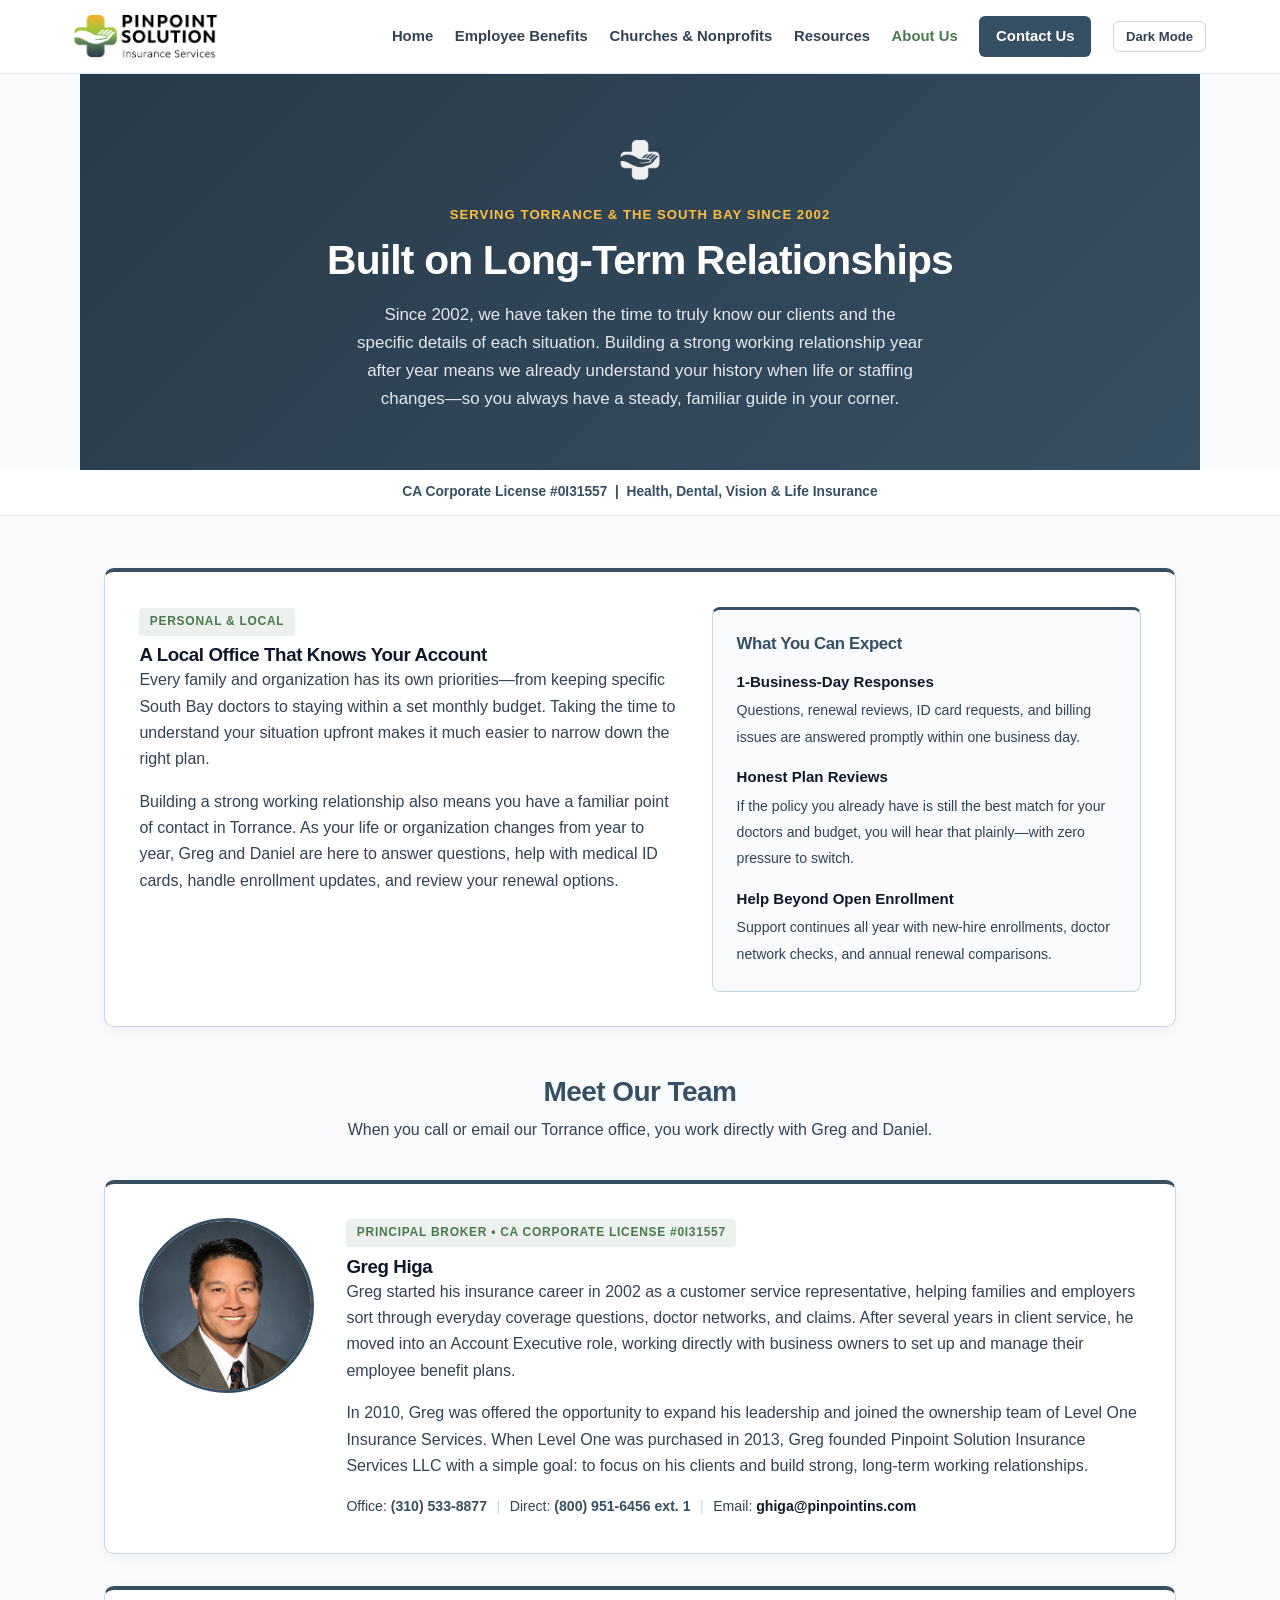
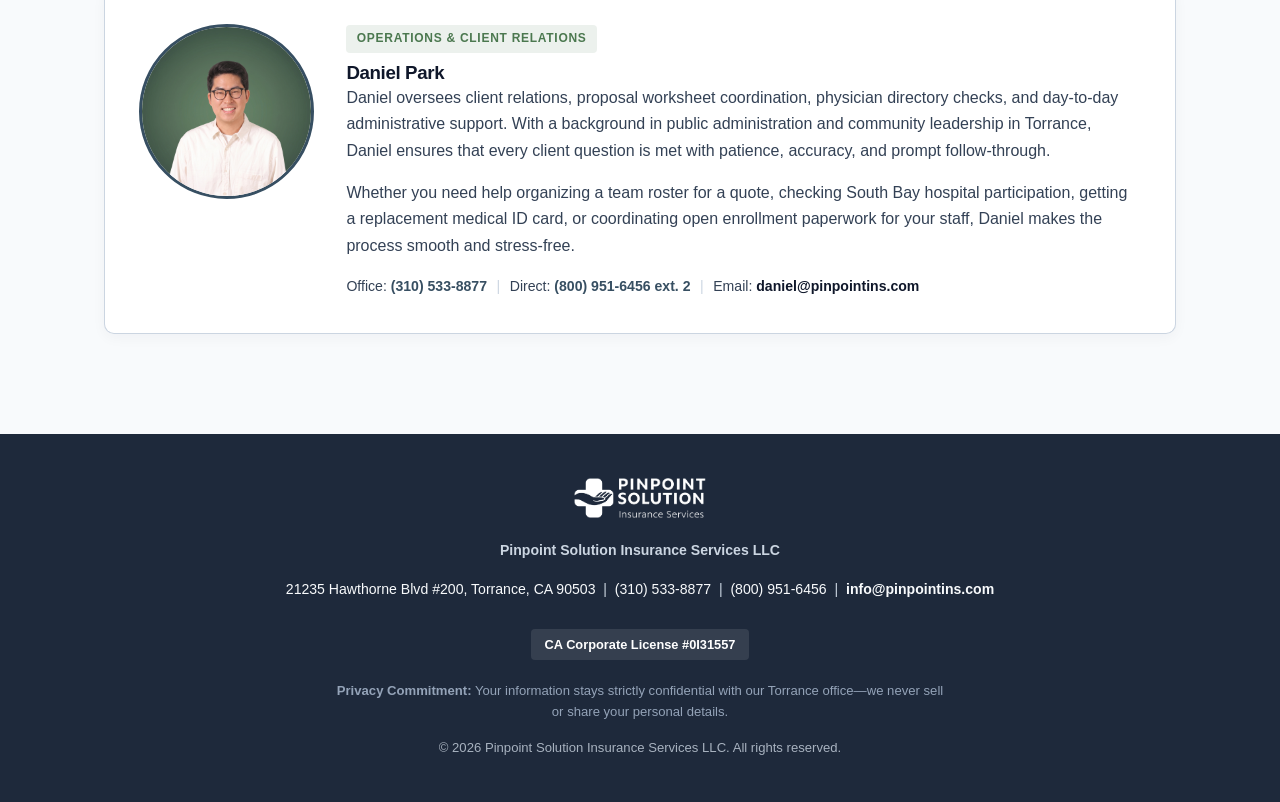
==== about.html @ db75f874 "Greg's words" ====
<!DOCTYPE html>
<html lang="en">
<head>
    <meta charset="UTF-8">
    <meta name="viewport" content="width=device-width, initial-scale=1.0">
    <meta name="description" content="Learn about Greg Higa and Daniel Park at Pinpoint Solution Insurance Services LLC in Torrance, CA—serving South Bay families, businesses, churches, and nonprofits since 2002.">
    <title>About Us | Pinpoint Solution Insurance Services LLC</title>
    <link rel="canonical" href="https://pinpointins.com/about.html">
    <link rel="icon" type="image/png" href="images/logo-mark-white.png">
    <link rel="stylesheet" href="style.css?v=2026.25">
    <script>
        (function() {
            const saved = localStorage.getItem('theme') || (window.matchMedia('(prefers-color-scheme: dark)').matches ? 'dark' : 'light');
            if (saved === 'dark') document.documentElement.setAttribute('data-theme', 'dark');
        })();
    </script>
</head>
<body>
    <a href="#main-content" class="skip-link">Skip to main content</a>

    <header>
        <div class="nav-container">
            <a href="index.html" class="logo-area">
                <img src="images/logo-color.png" alt="Pinpoint Solution Insurance Services" onload="this.style.display='block'; this.nextElementSibling.style.display='none';" onerror="this.style.display='none'; this.nextElementSibling.style.display='block';">
                <div class="logo-fallback-text" style="display:none;">PINPOINT SOLUTION<span>Insurance Services</span></div>
            </a>
            <button class="menu-toggle" aria-label="Toggle Navigation" aria-expanded="false" onclick="toggleMobileNav(this)">Menu</button>
            <nav class="nav-links">
                <a href="index.html">Home</a>
                <a href="benefits.html">Employee Benefits</a>
                <a href="nonprofits-churches.html">Churches &amp; Nonprofits</a>
                <a href="resources.html">Resources</a>
                <a href="about.html" class="active">About Us</a>
                <a href="quote.html" class="btn-nav">Contact Us</a>
                <button class="dark-mode-toggle" id="themeToggle" aria-label="Toggle Dark Mode" onclick="toggleTheme()">Dark Mode</button>
            </nav>
        </div>
    </header>

    <main id="main-content">
        <section class="hero">
            <img src="images/logo-mark-white.png" alt="" class="hero-mark" onerror="this.style.display='none'">
            <div class="eyebrow">Serving Torrance &amp; The South Bay Since 2002</div>
            <h1>Built on Long-Term Relationships</h1>
            <p>Since 2002, we have taken the time to truly know our clients and the specific details of each situation. Building a strong working relationship year after year means we already understand your history when life or staffing changes—so you always have a steady, familiar guide in your corner.</p>
        </section>

        <div class="trust-bar">
            CA Corporate License #0I31557 &nbsp;|&nbsp; Health, Dental, Vision &amp; Life Insurance
        </div>

        <section>
            <div class="content-block content-split">
                <div>
                    <span class="pillar-tag">Personal &amp; Local</span>
                    <h3>A Local Office That Knows Your Account</h3>
                    <p>Every family and organization has its own priorities—from keeping specific South Bay doctors to staying within a set monthly budget. Taking the time to understand your situation upfront makes it much easier to narrow down the right plan.</p>
                    <p>Building a strong working relationship also means you have a familiar point of contact in Torrance. As your life or organization changes from year to year, Greg and Daniel are here to answer questions, help with medical ID cards, handle enrollment updates, and review your renewal options.</p>
                </div>
                <div class="architectural-panel">
                    <h4>What You Can Expect</h4>
                    <div class="arch-list">
                        <div class="arch-item">
                            <strong>1-Business-Day Responses</strong>
                            <span>Questions, renewal reviews, ID card requests, and billing issues are answered promptly within one business day.</span>
                        </div>
                        <div class="arch-item">
                            <strong>Honest Plan Reviews</strong>
                            <span>If the policy you already have is still the best match for your doctors and budget, you will hear that plainly—with zero pressure to switch.</span>
                        </div>
                        <div class="arch-item">
                            <strong>Help Beyond Open Enrollment</strong>
                            <span>Support continues all year with new-hire enrollments, doctor network checks, and annual renewal comparisons.</span>
                        </div>
                    </div>
                </div>
            </div>

            <h2 style="margin-top: 3rem;">Meet Our Team</h2>
            <p class="section-intro">When you call or email our Torrance office, you work directly with Greg and Daniel.</p>

            <div class="content-block">
                <div class="bio-container">
                    <div class="bio-image">
                        <img src="images/greg-higa.jpg" alt="Greg Higa, Principal Broker" onerror="this.style.display='none'">
                    </div>
                    <div>
                        <span class="pillar-tag">Principal Broker • CA Corporate License #0I31557</span>
                        <h3>Greg Higa</h3>
                        <p>Greg started his insurance career in 2002 as a customer service representative, helping families and employers sort through everyday coverage questions, doctor networks, and claims. After several years in client service, he moved into an Account Executive role, working directly with business owners to set up and manage their employee benefit plans.</p>
                        <p>In 2010, Greg was offered the opportunity to expand his leadership and joined the ownership team of Level One Insurance Services. When Level One was purchased in 2013, Greg founded Pinpoint Solution Insurance Services LLC with a simple goal: to focus on his clients and build strong, long-term working relationships.</p>
                        <p class="team-contact" style="margin-top: 0.75rem;">
                            <span>Office: <a href="tel:13105338877">(310) 533-8877</a></span>
                            <span class="contact-sep">|</span>
                            <span>Direct: <a href="tel:18009516456">(800) 951-6456 ext. 1</a></span>
                            <span class="contact-sep">|</span>
                            <span>Email: <span class="email-text">ghiga@pinpointins.com</span></span>
                        </p>
                    </div>
                </div>
            </div>

            <div class="content-block" style="margin-bottom: 0;">
                <div class="bio-container">
                    <div class="bio-image">
                        <img src="images/daniel-park.jpg" alt="Daniel Park, Operations &amp; Client Relations" onerror="this.style.display='none'">
                    </div>
                    <div>
                        <span class="pillar-tag">Operations &amp; Client Relations</span>
                        <h3>Daniel Park</h3>
                        <p>Daniel oversees client relations, proposal worksheet coordination, physician directory checks, and day-to-day administrative support. With a background in public administration and community leadership in Torrance, Daniel ensures that every client question is met with patience, accuracy, and prompt follow-through.</p>
                        <p>Whether you need help organizing a team roster for a quote, checking South Bay hospital participation, getting a replacement medical ID card, or coordinating open enrollment paperwork for your staff, Daniel makes the process smooth and stress-free.</p>
                        <p class="team-contact" style="margin-top: 0.75rem;">
                            <span>Office: <a href="tel:13105338877">(310) 533-8877</a></span>
                            <span class="contact-sep">|</span>
                            <span>Direct: <a href="tel:18009516456">(800) 951-6456 ext. 2</a></span>
                            <span class="contact-sep">|</span>
                            <span>Email: <span class="email-text">daniel@pinpointins.com</span></span>
                        </p>
                    </div>
                </div>
            </div>
        </section>
    </main>

    <footer>
        <img src="images/logo-white.png" alt="Pinpoint Solution Insurance Services" class="footer-logo" onerror="this.style.display='none'">
        <p><strong>Pinpoint Solution Insurance Services LLC</strong></p>
        <p>
            <a href="https://maps.google.com/?q=21235+Hawthorne+Blvd+%23200,+Torrance,+CA+90503" target="_blank" rel="noopener">21235 Hawthorne Blvd #200, Torrance, CA 90503</a> &nbsp;|&nbsp;
            <a href="tel:13105338877">(310) 533-8877</a> &nbsp;|&nbsp;
            <a href="tel:18009516456">(800) 951-6456</a> &nbsp;|&nbsp;
            <span class="email-text">info@pinpointins.com</span>
        </p>
        <div class="license-badge">CA Corporate License #0I31557</div>
        <p class="privacy-note"><strong>Privacy Commitment:</strong> Your information stays strictly confidential with our Torrance office—we never sell or share your personal details.</p>
        <p style="margin-top: 0.85rem; opacity: 0.8; font-size: 0.82rem;">&copy; 2026 Pinpoint Solution Insurance Services LLC. All rights reserved.</p>
    </footer>

    <script>
        function toggleMobileNav(btn) {
            const nav = document.querySelector('.nav-links');
            const isOpen = nav.classList.toggle('open');
            btn.setAttribute('aria-expanded', String(isOpen));
        }
        document.addEventListener('keydown', function(e) {
            if (e.key === 'Escape') {
                const nav = document.querySelector('.nav-links');
                const btn = document.querySelector('.menu-toggle');
                if (nav && nav.classList.contains('open')) {
                    nav.classList.remove('open');
                    if (btn) btn.setAttribute('aria-expanded', 'false');
                }
            }
        });
        function applyTheme(theme) {
            const root = document.documentElement;
            const btn = document.getElementById('themeToggle');
            const logoImg = document.querySelector('.logo-area img');
            if (theme === 'dark') {
                root.setAttribute('data-theme', 'dark');
                if (btn) btn.textContent = 'Light Mode';
                if (logoImg) logoImg.src = 'images/logo-white.png';
            } else {
                root.removeAttribute('data-theme');
                if (btn) btn.textContent = 'Dark Mode';
                if (logoImg) logoImg.src = 'images/logo-color.png';
            }
        }
        applyTheme(localStorage.getItem('theme') || (window.matchMedia('(prefers-color-scheme: dark)').matches ? 'dark' : 'light'));
        function toggleTheme() {
            const isDark = document.documentElement.getAttribute('data-theme') === 'dark';
            const newTheme = isDark ? 'light' : 'dark';
            localStorage.setItem('theme', newTheme);
            applyTheme(newTheme);
        }
    </script>
</body>
</html>
---- style.css ----
/* Pinpoint Solution Insurance Services LLC — v2026.25 Design System (Option B: Deep Forest Sage #4b784f Accents Only) */
:root {
    --primary: #374F62;
    --primary-dark: #283a49;
    --secondary-dark: #4b784f;
    --accent-yellow: #FDBE40;
    --dark: #0f172a;
    --text: #334155;
    --light: #f8fafc;
    --stone: #f1f5f9;
    --sage-tint: rgba(75, 120, 79, 0.1);
    --border: #cbd5e1;
    --border-gray: #e2e8f0;
    --card-bg: #ffffff;
}

[data-theme="dark"] {
    --primary: #527591;
    --primary-dark: #374F62;
    --secondary-dark: #7cb380;
    --accent-yellow: #FDBE40;
    --dark: #f8fafc;
    --text: #cbd5e1;
    --light: #1e293b;
    --stone: #1e293b;
    --sage-tint: rgba(124, 179, 128, 0.16);
    --border: #334155;
    --border-gray: #334155;
    --card-bg: #0f172a;
}

* {
    box-sizing: border-box;
    margin: 0;
    padding: 0;
}

body {
    font-family: -apple-system, BlinkMacSystemFont, "Segoe UI", Roboto, Helvetica, Arial, sans-serif;
    color: var(--text);
    background-color: var(--light);
    line-height: 1.65;
    -webkit-font-smoothing: antialiased;
}

h1, h2, h3, h4 {
    color: var(--dark);
    line-height: 1.22;
    letter-spacing: -0.02em;
    text-wrap: balance;
}

p {
    margin-bottom: 1rem;
    text-wrap: pretty;
}

p:last-child {
    margin-bottom: 0;
}

.skip-link {
    position: absolute;
    left: -9999px;
    top: 0;
    background: var(--primary);
    color: #fff;
    padding: 0.5rem 1rem;
    z-index: 1000;
}
.skip-link:focus {
    left: 1rem;
    top: 1rem;
}

/* Header & Navigation */
header {
    background: var(--card-bg);
    border-bottom: 1px solid var(--border-gray);
    position: sticky;
    top: 0;
    z-index: 100;
}

.nav-container {
    max-width: 1180px;
    margin: 0 auto;
    padding: 0.9rem 1.5rem;
    display: flex;
    justify-content: space-between;
    align-items: center;
    gap: 2.25rem;
}

.logo-area {
    display: flex;
    align-items: center;
    text-decoration: none;
    flex-shrink: 0;
}

.logo-area img {
    height: 44px;
    width: auto;
    display: block;
}

.logo-fallback-text {
    font-size: 1.15rem;
    font-weight: 800;
    color: var(--primary);
    line-height: 1.1;
}

.logo-fallback-text span {
    display: block;
    font-size: 0.72rem;
    font-weight: 600;
    color: var(--secondary-dark);
    text-transform: uppercase;
    letter-spacing: 0.05em;
}

.nav-links {
    display: flex;
    align-items: center;
    gap: 1.35rem;
}

.nav-links a {
    text-decoration: none;
    color: var(--text);
    font-weight: 600;
    font-size: 0.93rem;
    transition: color 0.15s ease;
    white-space: nowrap;
}

.nav-links a:hover,
.nav-links a.active {
    color: var(--secondary-dark);
}

.nav-links a.btn-nav {
    background: var(--primary);
    color: #ffffff !important;
    padding: 0.5rem 1.05rem;
    border-radius: 6px;
    font-weight: 700;
}

.nav-links a.btn-nav:hover {
    background: var(--primary-dark);
}

.dark-mode-toggle {
    background: transparent;
    border: 1px solid var(--border);
    color: var(--text);
    padding: 0.42rem 0.75rem;
    border-radius: 6px;
    font-size: 0.82rem;
    font-weight: 600;
    cursor: pointer;
    white-space: nowrap;
}

.menu-toggle {
    display: none;
    background: var(--primary);
    color: #fff;
    border: none;
    padding: 0.48rem 0.9rem;
    border-radius: 6px;
    font-weight: 700;
    cursor: pointer;
}

@media (max-width: 1080px) {
    .menu-toggle {
        display: block;
    }
    .nav-links {
        display: none;
        position: absolute;
        top: 100%;
        left: 0;
        right: 0;
        background: var(--card-bg);
        flex-direction: column;
        align-items: flex-start;
        padding: 1.25rem 1.5rem;
        border-bottom: 2px solid var(--border);
        box-shadow: 0 10px 24px rgba(0, 0, 0, 0.08);
    }
    .nav-links.open {
        display: flex;
    }
}

/* Hero Banner */
.hero {
    background: linear-gradient(135deg, #283a49 0%, #374F62 100%);
    color: #ffffff;
    text-align: center;
    padding: 4rem 1.5rem 3.6rem;
    position: relative;
}

.hero-mark {
    height: 44px;
    width: auto;
    margin-bottom: 0.85rem;
    opacity: 0.92;
}

.hero .eyebrow {
    color: var(--accent-yellow);
    font-size: 0.82rem;
    font-weight: 700;
    text-transform: uppercase;
    letter-spacing: 0.08em;
    margin-bottom: 0.65rem;
}

.hero h1 {
    color: #ffffff;
    font-size: clamp(1.85rem, 3.3vw, 2.55rem);
    max-width: 720px;
    margin: 0 auto 0.95rem auto;
    text-wrap: balance;
}

.hero p {
    color: #e2e8f0;
    font-size: 1.06rem;
    max-width: 640px;
    margin: 0 auto;
    text-wrap: balance;
}

.trust-bar {
    background: var(--card-bg);
    border-bottom: 1px solid var(--border-gray);
    text-align: center;
    padding: 0.7rem 1.25rem;
    font-size: 0.86rem;
    font-weight: 600;
    color: var(--primary);
}

/* Main Sections & Layout */
section {
    max-width: 1120px;
    margin: 0 auto;
    padding: 3.25rem 1.5rem;
}

section > h2 {
    text-align: center;
    font-size: 1.75rem;
    margin-bottom: 0.5rem;
    color: var(--primary);
}

.section-intro {
    text-align: center;
    max-width: 660px;
    margin: 0 auto 2.25rem auto;
    color: var(--text);
    text-wrap: balance;
}

.content-block {
    background: var(--card-bg);
    border: 1px solid var(--border);
    border-top: 4px solid var(--primary);
    border-radius: 10px;
    padding: 2.15rem;
    margin-bottom: 2rem;
    box-shadow: 0 4px 14px rgba(15, 23, 42, 0.04);
}

.content-split {
    display: grid;
    grid-template-columns: 1.25fr 1fr;
    gap: 2.25rem;
    align-items: start;
}

@media (max-width: 860px) {
    .content-split {
        grid-template-columns: 1fr;
    }
}

.pillar-tag {
    display: inline-block;
    background: var(--sage-tint);
    color: var(--secondary-dark);
    font-size: 0.75rem;
    font-weight: 700;
    text-transform: uppercase;
    letter-spacing: 0.06em;
    padding: 0.25rem 0.65rem;
    border-radius: 4px;
    margin-bottom: 0.55rem;
}

.architectural-panel {
    background: var(--light);
    border: 1px solid var(--border);
    border-top: 3px solid var(--primary);
    border-radius: 8px;
    padding: 1.5rem;
}

.architectural-panel h4 {
    color: var(--primary);
    font-size: 1.05rem;
    margin-bottom: 1rem;
}

.arch-list {
    display: flex;
    flex-direction: column;
    gap: 0.95rem;
}

.arch-item strong {
    display: block;
    color: var(--dark);
    font-size: 0.94rem;
    margin-bottom: 0.15rem;
}

.arch-item span {
    font-size: 0.88rem;
    color: var(--text);
}

/* Grids & Cards */
.grid-3 {
    display: grid;
    grid-template-columns: repeat(3, 1fr);
    gap: 1.5rem;
}

.grid-2 {
    display: grid;
    grid-template-columns: repeat(2, 1fr);
    gap: 1.5rem;
}

@media (max-width: 900px) {
    .grid-3, .grid-2 {
        grid-template-columns: 1fr;
    }
}

.card {
    background: var(--card-bg);
    border: 1px solid var(--border);
    border-top: 4px solid var(--primary);
    border-radius: 10px;
    padding: 1.75rem;
    display: flex;
    flex-direction: column;
    justify-content: space-between;
    box-shadow: 0 4px 12px rgba(15, 23, 42, 0.03);
}

.card h3 {
    font-size: 1.22rem;
    margin-bottom: 0.55rem;
    color: var(--primary);
}

.card-photo {
    width: 100%;
    height: 175px;
    object-fit: cover;
    border-radius: 6px;
    margin-bottom: 1rem;
}

.card-link {
    display: inline-block;
    margin-top: 1rem;
    color: var(--primary);
    font-weight: 700;
    text-decoration: none;
    font-size: 0.92rem;
}

.card-link:hover {
    color: var(--secondary-dark);
}

.worksheet-link {
    display: inline-block;
    background: var(--sage-tint);
    color: var(--secondary-dark);
    font-weight: 700;
    font-size: 0.84rem;
    padding: 0.4rem 0.8rem;
    border-radius: 6px;
    text-decoration: none;
    border: 1px solid rgba(75, 120, 79, 0.25);
}

.worksheet-link:hover {
    background: var(--primary);
    color: #ffffff;
}

/* Scenic Banner */
.scenic-banner {
    position: relative;
    border-radius: 10px;
    overflow: hidden;
    margin-bottom: 2rem;
    border: 1px solid var(--border);
}

.scenic-banner img {
    width: 100%;
    height: 250px;
    object-fit: cover;
    display: block;
}

.scenic-caption {
    background: var(--primary);
    color: #ffffff;
    font-size: 0.85rem;
    font-weight: 600;
    padding: 0.55rem 1.25rem;
    text-align: center;
}

/* Badges & Callouts */
.network-badges {
    display: flex;
    flex-wrap: wrap;
    gap: 0.5rem;
    margin-top: 0.85rem;
}

.network-badge {
    background: var(--light);
    border: 1px solid var(--border);
    border-left: 3px solid var(--secondary-dark);
    padding: 0.35rem 0.75rem;
    border-radius: 5px;
    font-size: 0.84rem;
    font-weight: 600;
    color: var(--dark);
}

.transition-callout {
    background: var(--card-bg);
    border: 1px solid var(--border);
    border-left: 4px solid var(--accent-yellow);
    border-radius: 8px;
    padding: 1.75rem 2rem;
    margin-top: 2rem;
}

.transition-callout h3 {
    color: var(--primary);
    margin-bottom: 0.5rem;
}

.closing-note {
    background: var(--card-bg);
    border: 1px solid var(--border);
    border-left: 4px solid var(--accent-yellow);
    border-radius: 8px;
    padding: 1.25rem 1.5rem;
    margin-top: 2.25rem;
    font-size: 0.95rem;
}

.closing-note a {
    color: var(--primary);
    font-weight: 700;
}

/* Tables */
.comparison-table-wrapper {
    overflow-x: auto;
}

.comparison-table {
    width: 100%;
    border-collapse: collapse;
    background: var(--card-bg);
    border: 1px solid var(--border);
    font-size: 0.92rem;
}

.comparison-table th,
.comparison-table td {
    border: 1px solid var(--border);
    padding: 0.95rem 1.1rem;
    text-align: left;
    vertical-align: top;
}

.comparison-table th {
    background: var(--light);
    color: var(--primary);
    font-weight: 700;
}

.comparison-table th.highlight-col {
    background: var(--primary);
    color: #ffffff;
    border-top: 3px solid var(--accent-yellow);
}

.comparison-table td.highlight-col {
    background: var(--stone);
    font-weight: 600;
}

/* Carrier Grid */
.carrier-grid {
    display: grid;
    grid-template-columns: repeat(5, 1fr);
    gap: 1rem;
}

@media (max-width: 860px) {
    .carrier-grid {
        grid-template-columns: repeat(2, 1fr);
    }
}

.carrier-card {
    background: var(--light);
    border: 1px solid var(--border);
    border-radius: 8px;
    height: 82px;
    display: flex;
    align-items: center;
    justify-content: center;
    padding: 0.75rem;
}

.carrier-card img {
    max-height: 44px;
    max-width: 130px;
    object-fit: contain;
}

.carrier-fallback {
    font-weight: 700;
    color: var(--primary);
    font-size: 0.9rem;
}

/* Team Cards & About Bios */
.team-mini-card {
    display: flex;
    align-items: center;
    gap: 1.15rem;
    background: var(--light);
    border: 1px solid var(--border);
    border-radius: 8px;
    padding: 1.15rem 1.35rem;
}

.team-mini-card img {
    width: 72px;
    height: 72px;
    border-radius: 50%;
    object-fit: cover;
    border: 2.5px solid var(--primary);
    flex-shrink: 0;
}

.team-role {
    font-size: 0.84rem;
    font-weight: 700;
    color: var(--secondary-dark);
    margin-bottom: 0.25rem;
}

.team-contact {
    font-size: 0.88rem;
}

.team-contact a {
    color: var(--primary);
    font-weight: 700;
    text-decoration: none;
}

.contact-sep {
    margin: 0 0.35rem;
    color: var(--border);
}

.email-text {
    font-weight: 600;
    color: var(--dark);
}

.bio-container {
    display: flex;
    align-items: flex-start;
    gap: 2rem;
}

.bio-image {
    flex: 0 0 auto;
}

.bio-image img {
    width: 175px;
    height: 175px;
    border-radius: 50%;
    object-fit: cover;
    border: 3.5px solid var(--primary);
    display: block;
}

.bio-container > div:last-child {
    flex: 1;
}

@media (max-width: 720px) {
    .bio-container {
        flex-direction: column;
        align-items: center;
        text-align: left;
    }
}

/* Forms (quote.html) */
.mode-tabs {
    display: flex;
    gap: 0.5rem;
    margin-bottom: 1.5rem;
    flex-wrap: wrap;
}

.mode-tab {
    flex: 1;
    min-width: 220px;
    background: var(--light);
    border: 1px solid var(--border);
    color: var(--text);
    padding: 0.75rem 1rem;
    border-radius: 8px;
    font-weight: 700;
    font-size: 0.88rem;
    cursor: pointer;
    text-align: center;
}

.mode-tab.active {
    background: var(--primary);
    color: #ffffff;
    border-color: var(--primary);
}

.form-grid {
    display: grid;
    grid-template-columns: repeat(2, 1fr);
    gap: 1rem;
}

@media (max-width: 680px) {
    .form-grid {
        grid-template-columns: 1fr;
    }
}

.form-group {
    display: flex;
    flex-direction: column;
    gap: 0.3rem;
}

.form-group label {
    font-size: 0.86rem;
    font-weight: 700;
    color: var(--primary);
}

.field-hint {
    font-size: 0.78rem;
    color: var(--text);
    opacity: 0.85;
}

.form-group input,
.form-group select,
.form-group textarea {
    padding: 0.65rem 0.8rem;
    border: 1px solid var(--border);
    border-radius: 6px;
    font-size: 0.92rem;
    background: var(--card-bg);
    color: var(--dark);
    font-family: inherit;
}

.census-panel {
    background: var(--light);
    border: 1px solid var(--border);
    border-radius: 8px;
    padding: 1.25rem;
    margin-top: 1.25rem;
}

.census-row {
    display: grid;
    grid-template-columns: 1.2fr 1fr 0.9fr auto;
    gap: 0.75rem;
    align-items: end;
    margin-bottom: 0.75rem;
}

@media (max-width: 680px) {
    .census-row {
        grid-template-columns: 1fr;
    }
}

.add-member-btn,
.remove-member-btn {
    background: transparent;
    border: 1px solid var(--primary);
    color: var(--primary);
    padding: 0.45rem 0.85rem;
    border-radius: 6px;
    font-weight: 700;
    font-size: 0.84rem;
    cursor: pointer;
}

.pills-container {
    display: flex;
    flex-wrap: wrap;
    gap: 0.5rem;
}

.pill {
    background: var(--light);
    border: 1px solid var(--border);
    color: var(--text);
    padding: 0.45rem 0.85rem;
    border-radius: 20px;
    font-size: 0.84rem;
    font-weight: 600;
    cursor: pointer;
}

.pill.selected {
    background: var(--primary);
    color: #ffffff;
    border-color: var(--primary);
}

.btn {
    background: var(--primary);
    color: #ffffff;
    border: none;
    padding: 0.9rem 1.75rem;
    border-radius: 8px;
    font-weight: 700;
    font-size: 0.98rem;
    cursor: pointer;
}

.btn:hover {
    background: var(--primary-dark);
}

.btn-secondary {
    background: var(--light);
    border: 1px solid var(--border);
    color: var(--primary);
    border-radius: 6px;
    font-weight: 700;
    cursor: pointer;
    text-decoration: none;
    display: inline-block;
}

/* Footer */
footer {
    background: #1e293b;
    color: #cbd5e1;
    text-align: center;
    padding: 2.75rem 1.5rem;
    font-size: 0.88rem;
    margin-top: 3rem;
}

.footer-logo {
    height: 40px;
    width: auto;
    margin-bottom: 0.85rem;
}

footer a {
    color: #f8fafc;
    text-decoration: none;
}

footer .email-text {
    color: #f8fafc;
}

.license-badge {
    display: inline-block;
    background: rgba(255, 255, 255, 0.1);
    color: #ffffff;
    padding: 0.3rem 0.85rem;
    border-radius: 4px;
    font-weight: 700;
    font-size: 0.8rem;
    margin: 0.75rem 0;
}

.privacy-note {
    max-width: 620px;
    margin: 0.5rem auto 0 auto;
    font-size: 0.82rem;
    color: #94a3b8;
}
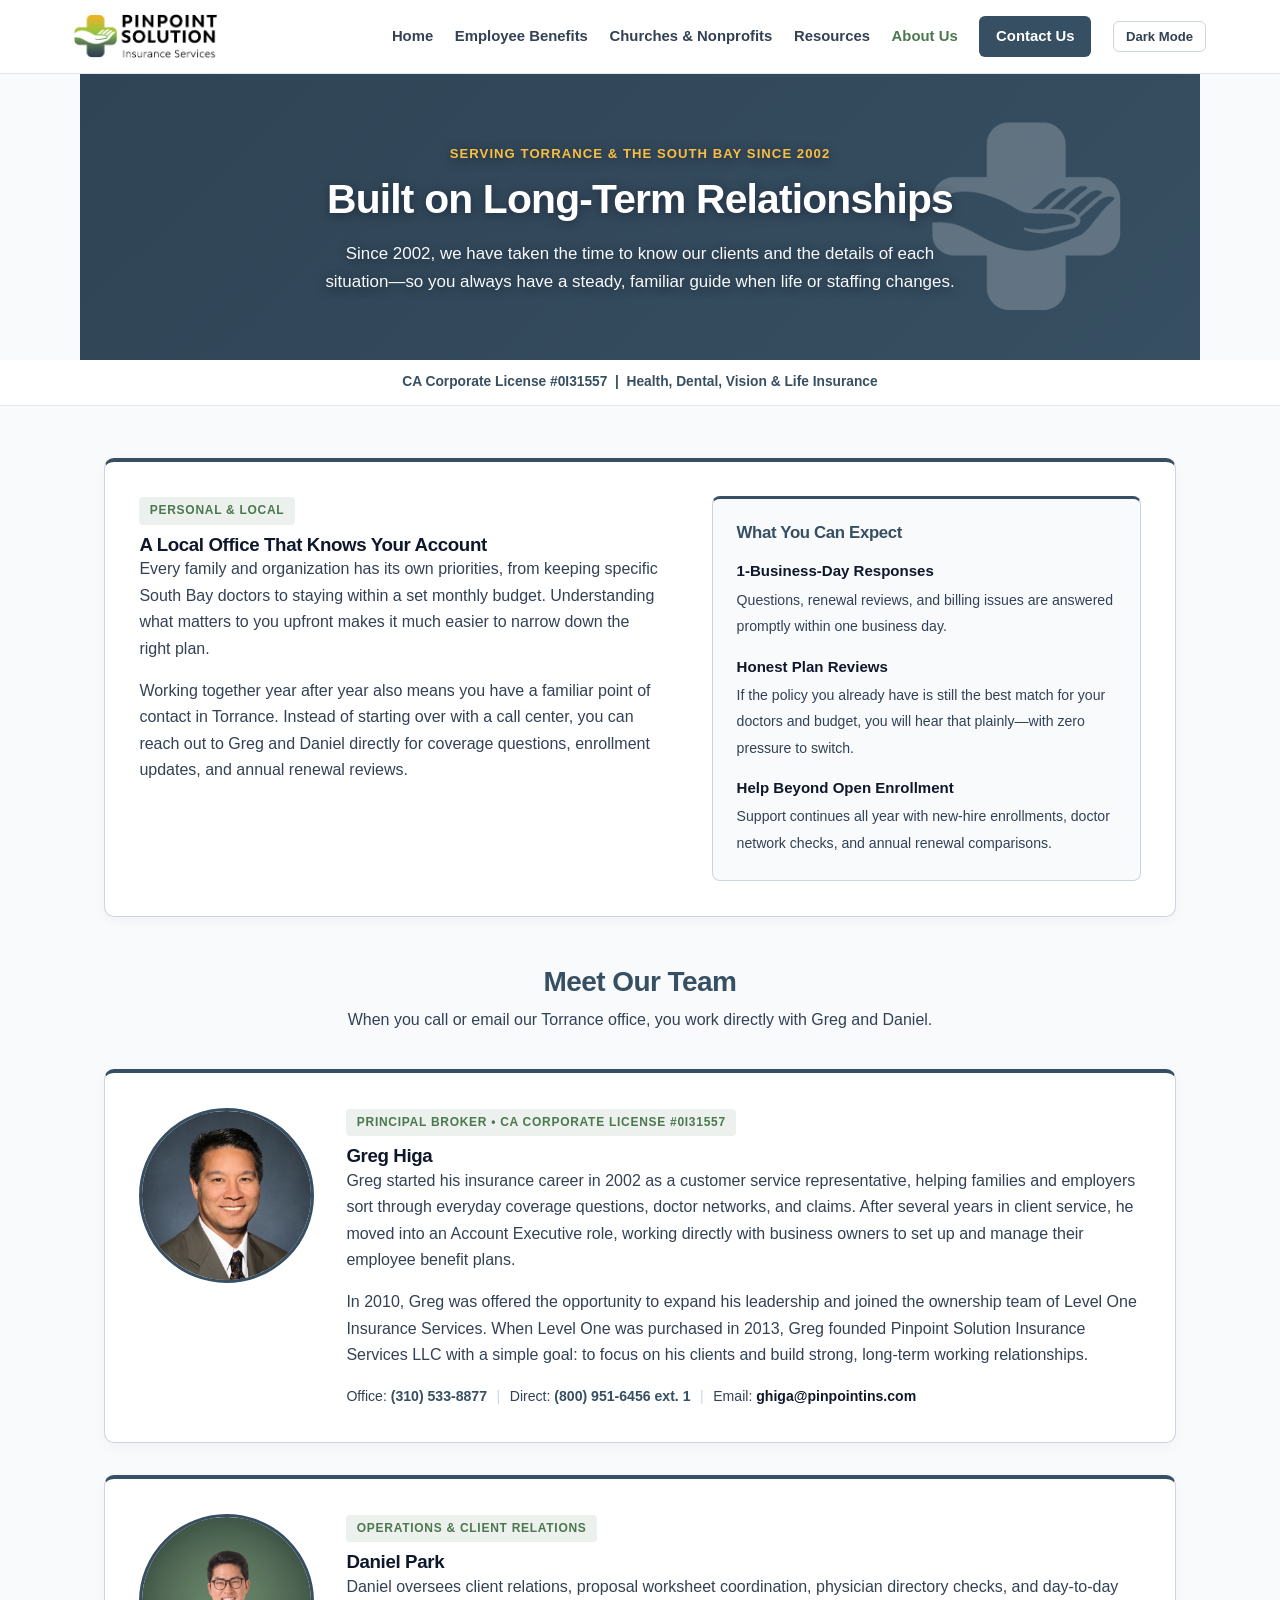
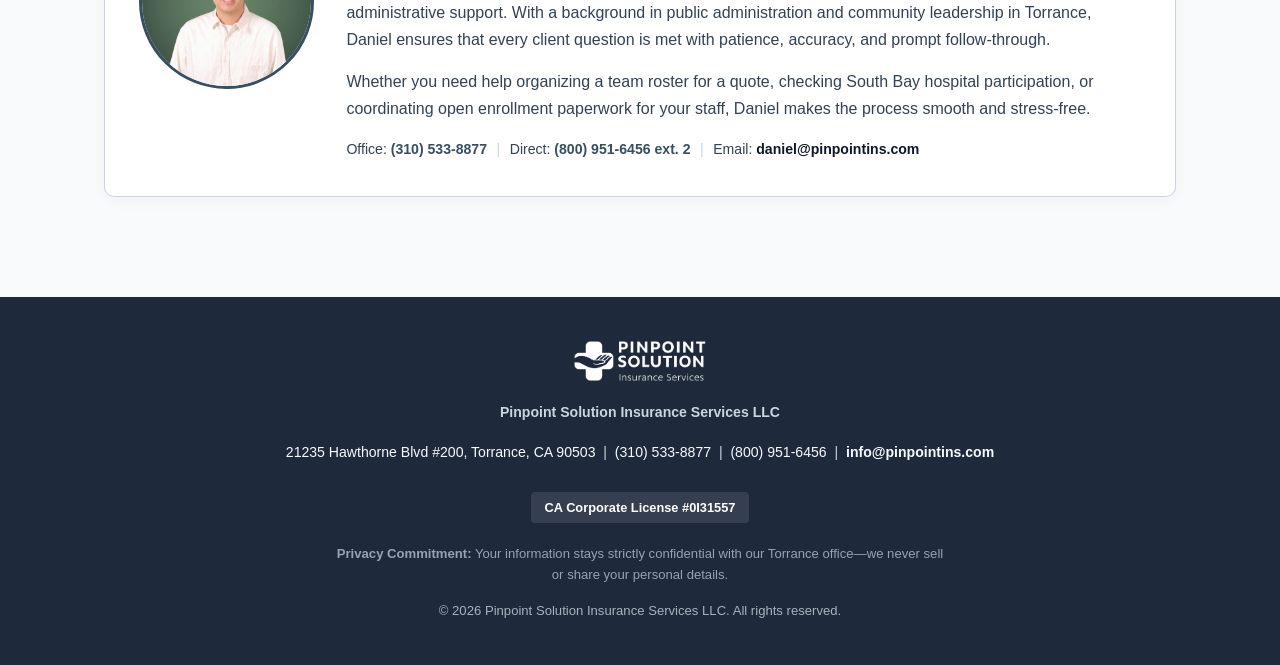
==== commit a265112f: "art" ====
--- a/about.html
+++ b/about.html
@@ -7,7 +7,7 @@
     <title>About Us | Pinpoint Solution Insurance Services LLC</title>
     <link rel="canonical" href="https://pinpointins.com/about.html">
     <link rel="icon" type="image/png" href="images/logo-mark-white.png">
-    <link rel="stylesheet" href="style.css?v=2026.25">
+    <link rel="stylesheet" href="style.css?v=2026.27">
     <script>
         (function() {
             const saved = localStorage.getItem('theme') || (window.matchMedia('(prefers-color-scheme: dark)').matches ? 'dark' : 'light');
@@ -42,7 +42,7 @@
             <img src="images/logo-mark-white.png" alt="" class="hero-mark" onerror="this.style.display='none'">
             <div class="eyebrow">Serving Torrance &amp; The South Bay Since 2002</div>
             <h1>Built on Long-Term Relationships</h1>
-            <p>Since 2002, we have taken the time to truly know our clients and the specific details of each situation. Building a strong working relationship year after year means we already understand your history when life or staffing changes—so you always have a steady, familiar guide in your corner.</p>
+            <p>Since 2002, we have taken the time to know our clients and the details of each situation—so you always have a steady, familiar guide when life or staffing changes.</p>
         </section>
 
         <div class="trust-bar">
@@ -54,15 +54,15 @@
                 <div>
                     <span class="pillar-tag">Personal &amp; Local</span>
                     <h3>A Local Office That Knows Your Account</h3>
-                    <p>Every family and organization has its own priorities—from keeping specific South Bay doctors to staying within a set monthly budget. Taking the time to understand your situation upfront makes it much easier to narrow down the right plan.</p>
-                    <p>Building a strong working relationship also means you have a familiar point of contact in Torrance. As your life or organization changes from year to year, Greg and Daniel are here to answer questions, help with medical ID cards, handle enrollment updates, and review your renewal options.</p>
+                    <p>Every family and organization has its own priorities, from keeping specific South Bay doctors to staying within a set monthly budget. Understanding what matters to you upfront makes it much easier to narrow down the right plan.</p>
+                    <p>Working together year after year also means you have a familiar point of contact in Torrance. Instead of starting over with a call center, you can reach out to Greg and Daniel directly for coverage questions, enrollment updates, and annual renewal reviews.</p>
                 </div>
                 <div class="architectural-panel">
                     <h4>What You Can Expect</h4>
                     <div class="arch-list">
                         <div class="arch-item">
                             <strong>1-Business-Day Responses</strong>
-                            <span>Questions, renewal reviews, ID card requests, and billing issues are answered promptly within one business day.</span>
+                            <span>Questions, renewal reviews, and billing issues are answered promptly within one business day.</span>
                         </div>
                         <div class="arch-item">
                             <strong>Honest Plan Reviews</strong>
@@ -109,7 +109,7 @@
                         <span class="pillar-tag">Operations &amp; Client Relations</span>
                         <h3>Daniel Park</h3>
                         <p>Daniel oversees client relations, proposal worksheet coordination, physician directory checks, and day-to-day administrative support. With a background in public administration and community leadership in Torrance, Daniel ensures that every client question is met with patience, accuracy, and prompt follow-through.</p>
-                        <p>Whether you need help organizing a team roster for a quote, checking South Bay hospital participation, getting a replacement medical ID card, or coordinating open enrollment paperwork for your staff, Daniel makes the process smooth and stress-free.</p>
+                        <p>Whether you need help organizing a team roster for a quote, checking South Bay hospital participation, or coordinating open enrollment paperwork for your staff, Daniel makes the process smooth and stress-free.</p>
                         <p class="team-contact" style="margin-top: 0.75rem;">
                             <span>Office: <a href="tel:13105338877">(310) 533-8877</a></span>
                             <span class="contact-sep">|</span>
--- a/style.css
+++ b/style.css
@@ -1,4 +1,4 @@
-/* Pinpoint Solution Insurance Services LLC — v2026.25 Design System (Option B: Deep Forest Sage #4b784f Accents Only) */
+/* Pinpoint Solution Insurance Services LLC — v2026.27 Design System (Option B: Deep Forest Sage #4b784f Accents Only) */
 :root {
     --primary: #374F62;
     --primary-dark: #283a49;
@@ -198,20 +198,40 @@
     }
 }
 
-/* Hero Banner */
+/* Hero Banner — Noticeable Background Image With Balanced Translucent Slate Overlay */
 .hero {
-    background: linear-gradient(135deg, #283a49 0%, #374F62 100%);
+    background-color: #374F62;
+    background-image:
+        linear-gradient(135deg, rgba(40, 58, 73, 0.52) 0%, rgba(55, 79, 98, 0.44) 100%),
+        url('https://images.unsplash.com/photo-1486406146926-c627a92ad1ab?auto=format&fit=crop&w=1800&q=80');
+    background-size: cover;
+    background-position: center;
+    background-repeat: no-repeat;
     color: #ffffff;
     text-align: center;
-    padding: 4rem 1.5rem 3.6rem;
+    padding: 4.35rem 1.5rem 3.95rem;
     position: relative;
+    overflow: hidden;
+}
+
+.hero .eyebrow,
+.hero h1,
+.hero p {
+    position: relative;
+    z-index: 2;
+    text-shadow: 0 2px 10px rgba(15, 23, 42, 0.55);
 }
 
 .hero-mark {
-    height: 44px;
+    position: absolute;
+    right: 6%;
+    top: 50%;
+    transform: translateY(-50%);
+    height: 210px;
     width: auto;
-    margin-bottom: 0.85rem;
-    opacity: 0.92;
+    opacity: 0.22;
+    pointer-events: none;
+    z-index: 1;
 }
 
 .hero .eyebrow {
@@ -232,7 +252,7 @@
 }
 
 .hero p {
-    color: #e2e8f0;
+    color: #f8fafc;
     font-size: 1.06rem;
     max-width: 640px;
     margin: 0 auto;
@@ -407,6 +427,7 @@
     border-radius: 6px;
     text-decoration: none;
     border: 1px solid rgba(75, 120, 79, 0.25);
+    transition: all 0.15s ease;
 }
 
 .worksheet-link:hover {
@@ -425,13 +446,13 @@
 
 .scenic-banner img {
     width: 100%;
-    height: 250px;
+    height: 260px;
     object-fit: cover;
     display: block;
 }
 
 .scenic-caption {
-    background: var(--primary);
+    background: rgba(55, 79, 98, 0.92);
     color: #ffffff;
     font-size: 0.85rem;
     font-weight: 600;
@@ -525,7 +546,7 @@
     font-weight: 600;
 }
 
-/* Carrier Grid */
+/* Carrier Grid — Refined Monochrome Grayscale by Default, Full Color on Hover */
 .carrier-grid {
     display: grid;
     grid-template-columns: repeat(5, 1fr);
@@ -539,25 +560,44 @@
 }
 
 .carrier-card {
-    background: var(--light);
+    background: #ffffff;
     border: 1px solid var(--border);
     border-radius: 8px;
     height: 82px;
     display: flex;
     align-items: center;
     justify-content: center;
-    padding: 0.75rem;
+    padding: 0.75rem 1rem;
+    transition: border-color 0.2s ease, box-shadow 0.2s ease;
+}
+
+[data-theme="dark"] .carrier-card {
+    background: #f1f5f9;
 }
 
 .carrier-card img {
-    max-height: 44px;
+    max-height: 42px;
     max-width: 130px;
     object-fit: contain;
+    filter: grayscale(100%);
+    opacity: 0.68;
+    transition: filter 0.25s ease, opacity 0.25s ease, transform 0.25s ease;
+}
+
+.carrier-card:hover {
+    border-color: var(--primary);
+    box-shadow: 0 4px 12px rgba(55, 79, 98, 0.08);
+}
+
+.carrier-card:hover img {
+    filter: grayscale(0%);
+    opacity: 1;
+    transform: scale(1.03);
 }
 
 .carrier-fallback {
     font-weight: 700;
-    color: var(--primary);
+    color: #374F62;
     font-size: 0.9rem;
 }
 
@@ -639,32 +679,51 @@
     }
 }
 
-/* Forms (quote.html) */
+/* Forms & Interactive Mode Tabs (quote.html) */
 .mode-tabs {
     display: flex;
-    gap: 0.5rem;
-    margin-bottom: 1.5rem;
+    gap: 0.65rem;
+    margin-bottom: 0.85rem;
     flex-wrap: wrap;
 }
 
 .mode-tab {
     flex: 1;
-    min-width: 220px;
+    min-width: 240px;
     background: var(--light);
-    border: 1px solid var(--border);
+    border: 2px solid var(--border);
     color: var(--text);
-    padding: 0.75rem 1rem;
+    padding: 0.85rem 1.1rem;
     border-radius: 8px;
     font-weight: 700;
-    font-size: 0.88rem;
+    font-size: 0.9rem;
     cursor: pointer;
     text-align: center;
+    transition: all 0.18s ease;
+    user-select: none;
+}
+
+.mode-tab:hover {
+    border-color: var(--primary);
+    color: var(--primary);
+    background: var(--card-bg);
 }
 
 .mode-tab.active {
     background: var(--primary);
     color: #ffffff;
     border-color: var(--primary);
+    box-shadow: 0 4px 12px rgba(55, 79, 98, 0.22);
+}
+
+.mode-status-banner {
+    background: var(--sage-tint);
+    border-left: 4px solid var(--secondary-dark);
+    color: var(--dark);
+    padding: 0.7rem 1rem;
+    border-radius: 6px;
+    font-size: 0.88rem;
+    margin-bottom: 1.35rem;
 }
 
 .form-grid {
@@ -711,7 +770,7 @@
 
 .census-panel {
     background: var(--light);
-    border: 1px solid var(--border);
+    border: 1.5px solid var(--primary);
     border-radius: 8px;
     padding: 1.25rem;
     margin-top: 1.25rem;
@@ -741,6 +800,13 @@
     font-weight: 700;
     font-size: 0.84rem;
     cursor: pointer;
+    transition: all 0.15s ease;
+}
+
+.add-member-btn:hover,
+.remove-member-btn:hover {
+    background: var(--primary);
+    color: #ffffff;
 }
 
 .pills-container {
@@ -751,19 +817,27 @@
 
 .pill {
     background: var(--light);
-    border: 1px solid var(--border);
+    border: 1.5px solid var(--border);
     color: var(--text);
-    padding: 0.45rem 0.85rem;
+    padding: 0.48rem 0.9rem;
     border-radius: 20px;
     font-size: 0.84rem;
     font-weight: 600;
     cursor: pointer;
+    transition: all 0.15s ease;
+    user-select: none;
+}
+
+.pill:hover {
+    border-color: var(--primary);
+    color: var(--primary);
 }
 
 .pill.selected {
     background: var(--primary);
     color: #ffffff;
     border-color: var(--primary);
+    box-shadow: 0 2px 6px rgba(55, 79, 98, 0.18);
 }
 
 .btn {
@@ -775,6 +849,7 @@
     font-weight: 700;
     font-size: 0.98rem;
     cursor: pointer;
+    transition: background 0.15s ease;
 }
 
 .btn:hover {
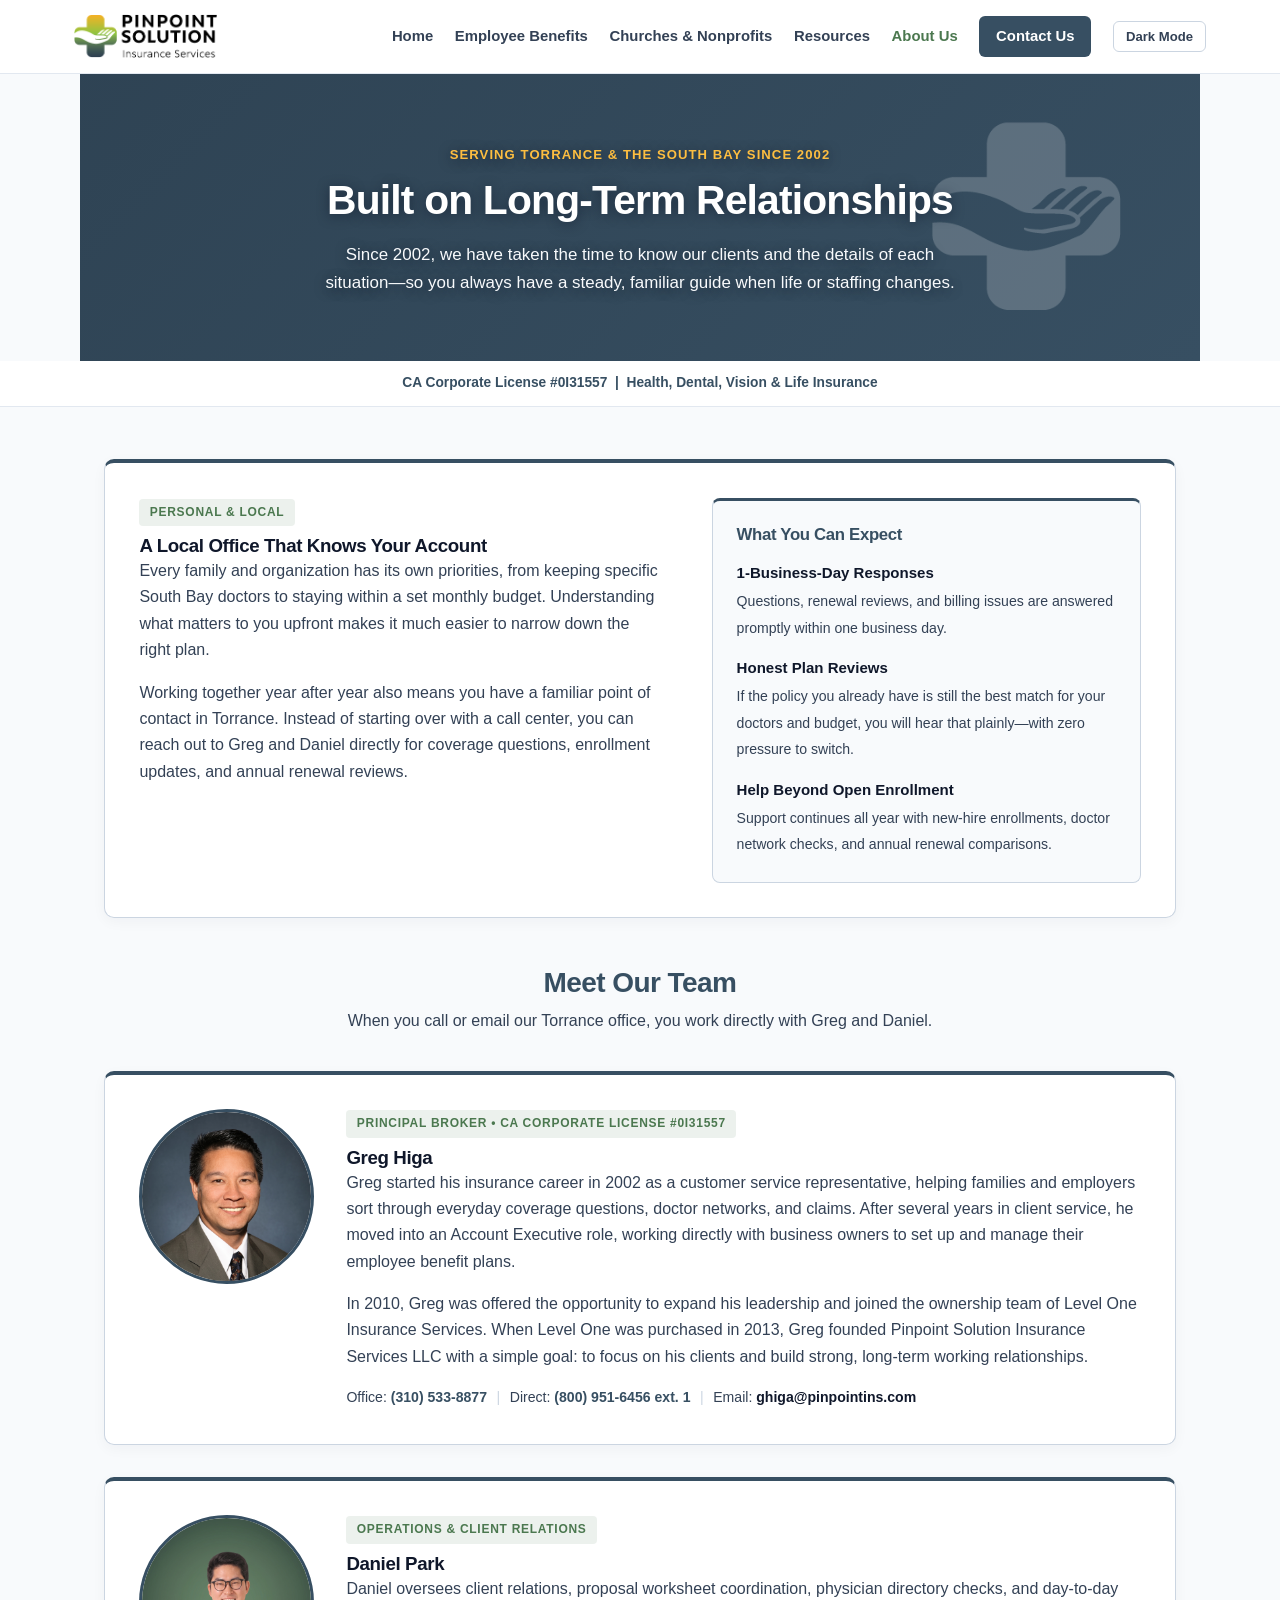
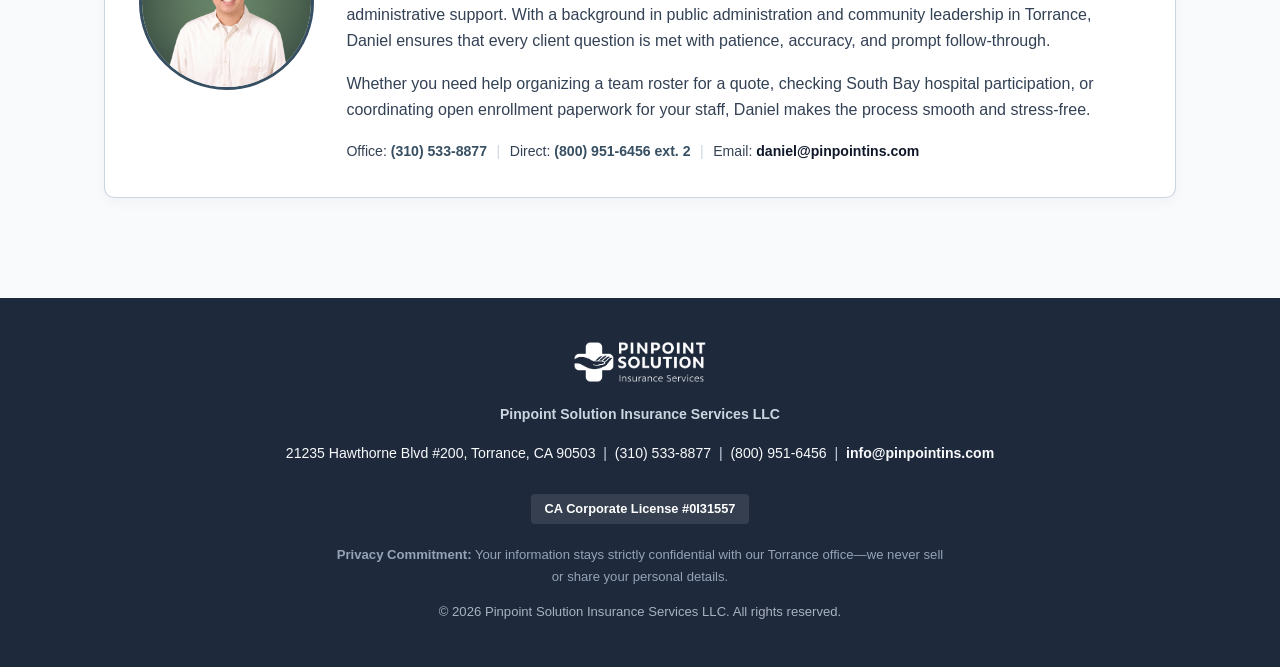
==== commit 1078c78c: "south bay" ====
--- a/about.html
+++ b/about.html
@@ -7,7 +7,7 @@
     <title>About Us | Pinpoint Solution Insurance Services LLC</title>
     <link rel="canonical" href="https://pinpointins.com/about.html">
     <link rel="icon" type="image/png" href="images/logo-mark-white.png">
-    <link rel="stylesheet" href="style.css?v=2026.27">
+    <link rel="stylesheet" href="style.css?v=2026.28">
     <script>
         (function() {
             const saved = localStorage.getItem('theme') || (window.matchMedia('(prefers-color-scheme: dark)').matches ? 'dark' : 'light');
--- a/style.css
+++ b/style.css
@@ -1,4 +1,4 @@
-/* Pinpoint Solution Insurance Services LLC — v2026.27 Design System (Option B: Deep Forest Sage #4b784f Accents Only) */
+/* Pinpoint Solution Insurance Services LLC — v2026.28 Design System (South Bay Coastal Hero + Monochrome Carrier Grid) */
 :root {
     --primary: #374F62;
     --primary-dark: #283a49;
@@ -198,18 +198,19 @@
     }
 }
 
-/* Hero Banner — Noticeable Background Image With Balanced Translucent Slate Overlay */
+/* Hero Banner — Authentic South Bay Coastal Horizon With Noticeable Translucent Overlay */
 .hero {
     background-color: #374F62;
     background-image:
-        linear-gradient(135deg, rgba(40, 58, 73, 0.52) 0%, rgba(55, 79, 98, 0.44) 100%),
-        url('https://images.unsplash.com/photo-1486406146926-c627a92ad1ab?auto=format&fit=crop&w=1800&q=80');
+        linear-gradient(135deg, rgba(40, 58, 73, 0.56) 0%, rgba(55, 79, 98, 0.46) 100%),
+        url('images/hero-bg.jpg'),
+        url('https://images.unsplash.com/photo-1507525428034-b723cf961d3e?auto=format&fit=crop&w=1920&q=80');
     background-size: cover;
-    background-position: center;
+    background-position: center 55%;
     background-repeat: no-repeat;
     color: #ffffff;
     text-align: center;
-    padding: 4.35rem 1.5rem 3.95rem;
+    padding: 4.4rem 1.5rem 4rem;
     position: relative;
     overflow: hidden;
 }
@@ -219,7 +220,7 @@
 .hero p {
     position: relative;
     z-index: 2;
-    text-shadow: 0 2px 10px rgba(15, 23, 42, 0.55);
+    text-shadow: 0 2px 12px rgba(15, 23, 42, 0.55);
 }
 
 .hero-mark {
@@ -229,7 +230,7 @@
     transform: translateY(-50%);
     height: 210px;
     width: auto;
-    opacity: 0.22;
+    opacity: 0.20;
     pointer-events: none;
     z-index: 1;
 }
@@ -546,7 +547,7 @@
     font-weight: 600;
 }
 
-/* Carrier Grid — Refined Monochrome Grayscale by Default, Full Color on Hover */
+/* Carrier Grid — Strictly Monochrome Grayscale by Default, Full Color Only on Hover */
 .carrier-grid {
     display: grid;
     grid-template-columns: repeat(5, 1fr);
@@ -579,20 +580,22 @@
     max-height: 42px;
     max-width: 130px;
     object-fit: contain;
-    filter: grayscale(100%);
-    opacity: 0.68;
-    transition: filter 0.25s ease, opacity 0.25s ease, transform 0.25s ease;
+    -webkit-filter: grayscale(100%) contrast(1.05) !important;
+    filter: grayscale(100%) contrast(1.05) !important;
+    opacity: 0.62 !important;
+    transition: -webkit-filter 0.25s ease, filter 0.25s ease, opacity 0.25s ease, transform 0.25s ease;
 }
 
 .carrier-card:hover {
     border-color: var(--primary);
-    box-shadow: 0 4px 12px rgba(55, 79, 98, 0.08);
+    box-shadow: 0 4px 12px rgba(55, 79, 98, 0.10);
 }
 
 .carrier-card:hover img {
-    filter: grayscale(0%);
-    opacity: 1;
-    transform: scale(1.03);
+    -webkit-filter: grayscale(0%) contrast(1) !important;
+    filter: grayscale(0%) contrast(1) !important;
+    opacity: 1 !important;
+    transform: scale(1.04);
 }
 
 .carrier-fallback {
@@ -724,6 +727,7 @@
     border-radius: 6px;
     font-size: 0.88rem;
     margin-bottom: 1.35rem;
+    transition: background-color 0.25s ease;
 }
 
 .form-grid {
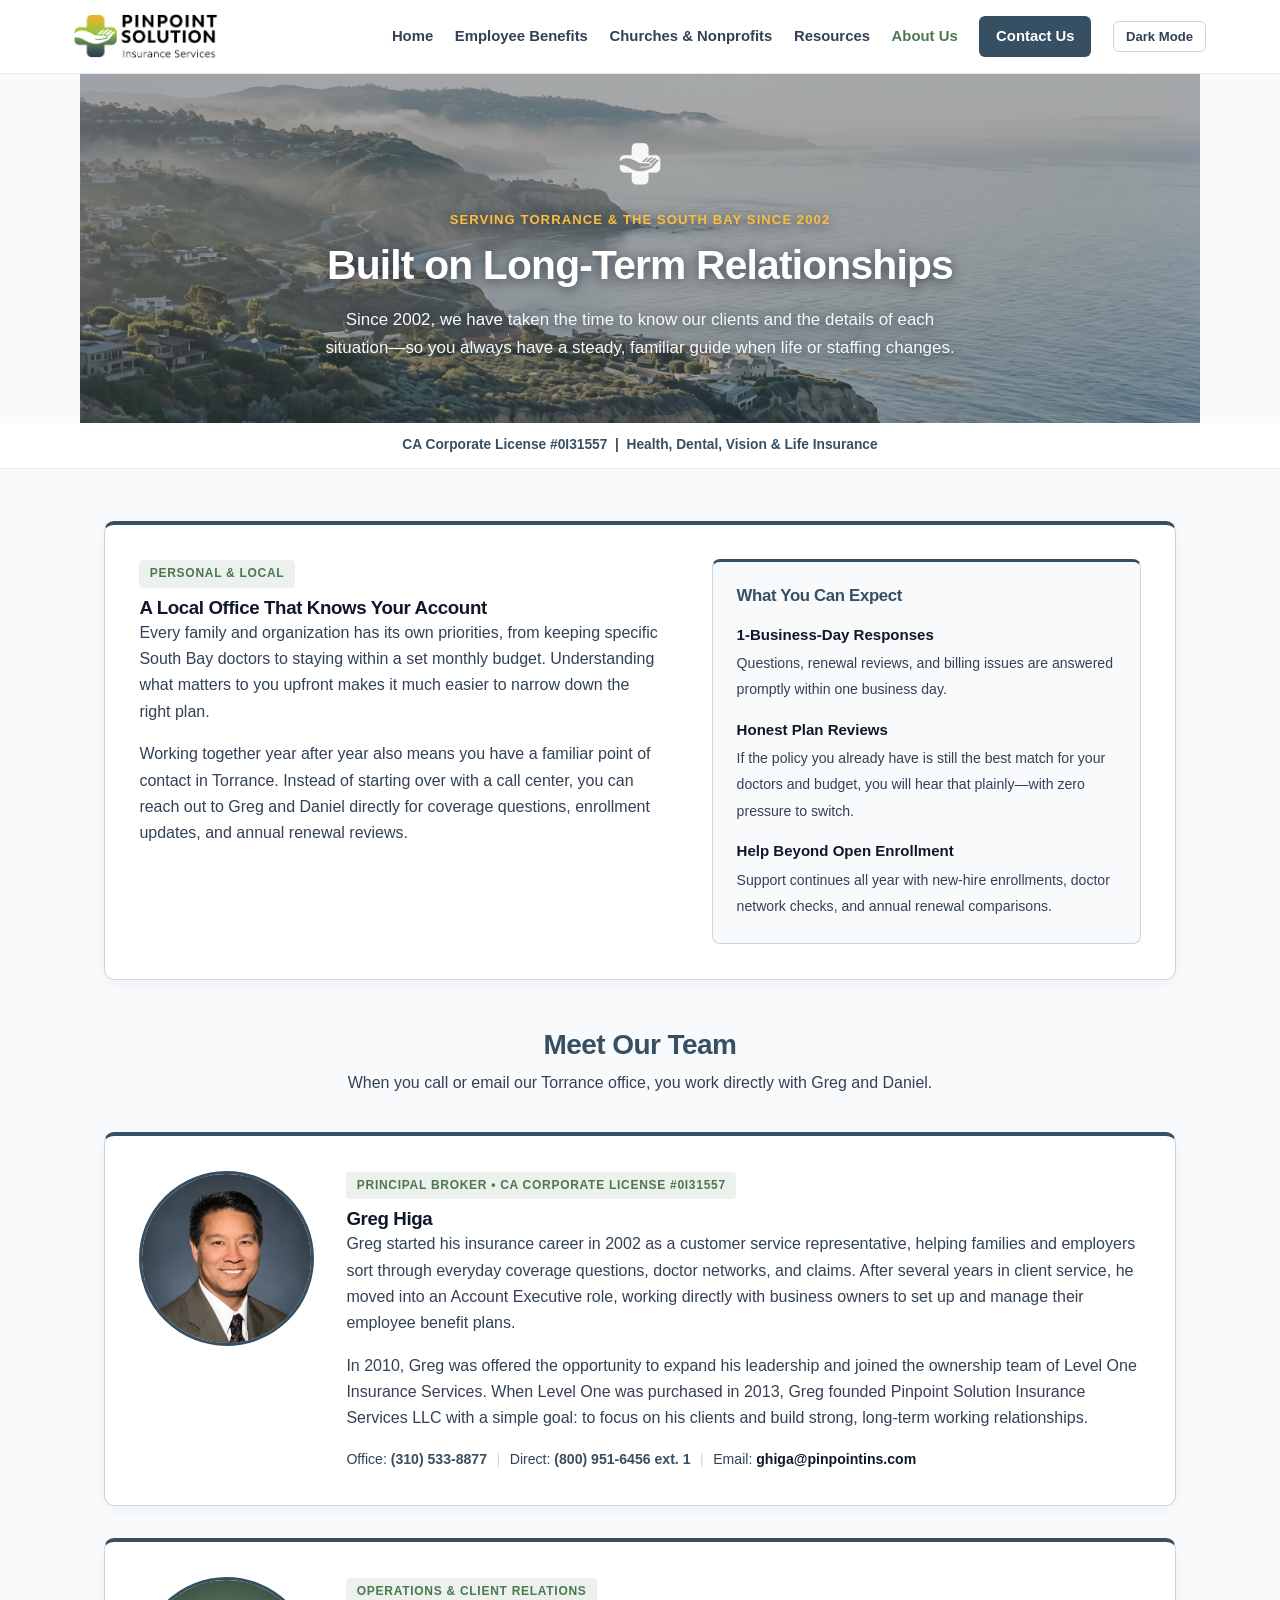
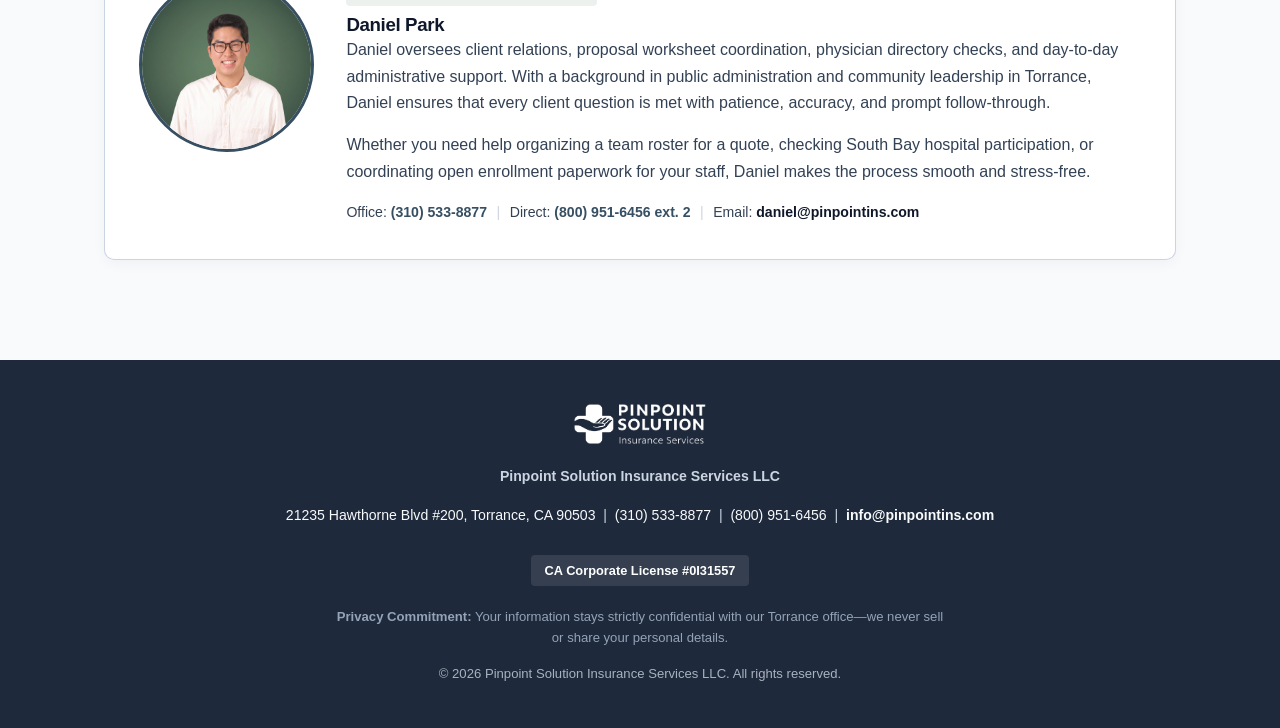
==== commit d475adeb: "restored image" ====
--- a/about.html
+++ b/about.html
@@ -7,7 +7,7 @@
     <title>About Us | Pinpoint Solution Insurance Services LLC</title>
     <link rel="canonical" href="https://pinpointins.com/about.html">
     <link rel="icon" type="image/png" href="images/logo-mark-white.png">
-    <link rel="stylesheet" href="style.css?v=2026.28">
+    <link rel="stylesheet" href="style.css?v=2026.30">
     <script>
         (function() {
             const saved = localStorage.getItem('theme') || (window.matchMedia('(prefers-color-scheme: dark)').matches ? 'dark' : 'light');
--- a/style.css
+++ b/style.css
@@ -1,4 +1,4 @@
-/* Pinpoint Solution Insurance Services LLC — v2026.28 Design System (South Bay Coastal Hero + Monochrome Carrier Grid) */
+/* Pinpoint Solution Insurance Services LLC — v2026.30 Design System (South Bay Coastal Hero + Monochrome Carrier Grid) */
 :root {
     --primary: #374F62;
     --primary-dark: #283a49;
@@ -198,19 +198,19 @@
     }
 }
 
-/* Hero Banner — Authentic South Bay Coastal Horizon With Noticeable Translucent Overlay */
+/* Hero Banner — Original Palos Verdes Peninsula Ocean Backdrop (hero-ocean.jpg) With Low-Opacity Overlay */
 .hero {
     background-color: #374F62;
     background-image:
-        linear-gradient(135deg, rgba(40, 58, 73, 0.56) 0%, rgba(55, 79, 98, 0.46) 100%),
-        url('images/hero-bg.jpg'),
-        url('https://images.unsplash.com/photo-1507525428034-b723cf961d3e?auto=format&fit=crop&w=1920&q=80');
+        linear-gradient(135deg, rgba(40, 58, 73, 0.44) 0%, rgba(55, 79, 98, 0.35) 100%),
+        url('images/hero-ocean.jpg'),
+        url('hero-ocean.jpg');
     background-size: cover;
-    background-position: center 55%;
+    background-position: center 45%;
     background-repeat: no-repeat;
     color: #ffffff;
     text-align: center;
-    padding: 4.4rem 1.5rem 4rem;
+    padding: 4.2rem 1.5rem 3.8rem;
     position: relative;
     overflow: hidden;
 }
@@ -220,19 +220,16 @@
 .hero p {
     position: relative;
     z-index: 2;
-    text-shadow: 0 2px 12px rgba(15, 23, 42, 0.55);
+    text-shadow: 0 2px 12px rgba(15, 23, 42, 0.65);
 }
 
 .hero-mark {
-    position: absolute;
-    right: 6%;
-    top: 50%;
-    transform: translateY(-50%);
-    height: 210px;
+    height: 46px;
     width: auto;
-    opacity: 0.20;
-    pointer-events: none;
-    z-index: 1;
+    margin: 0 auto 0.85rem auto;
+    opacity: 0.92;
+    position: relative;
+    z-index: 2;
 }
 
 .hero .eyebrow {
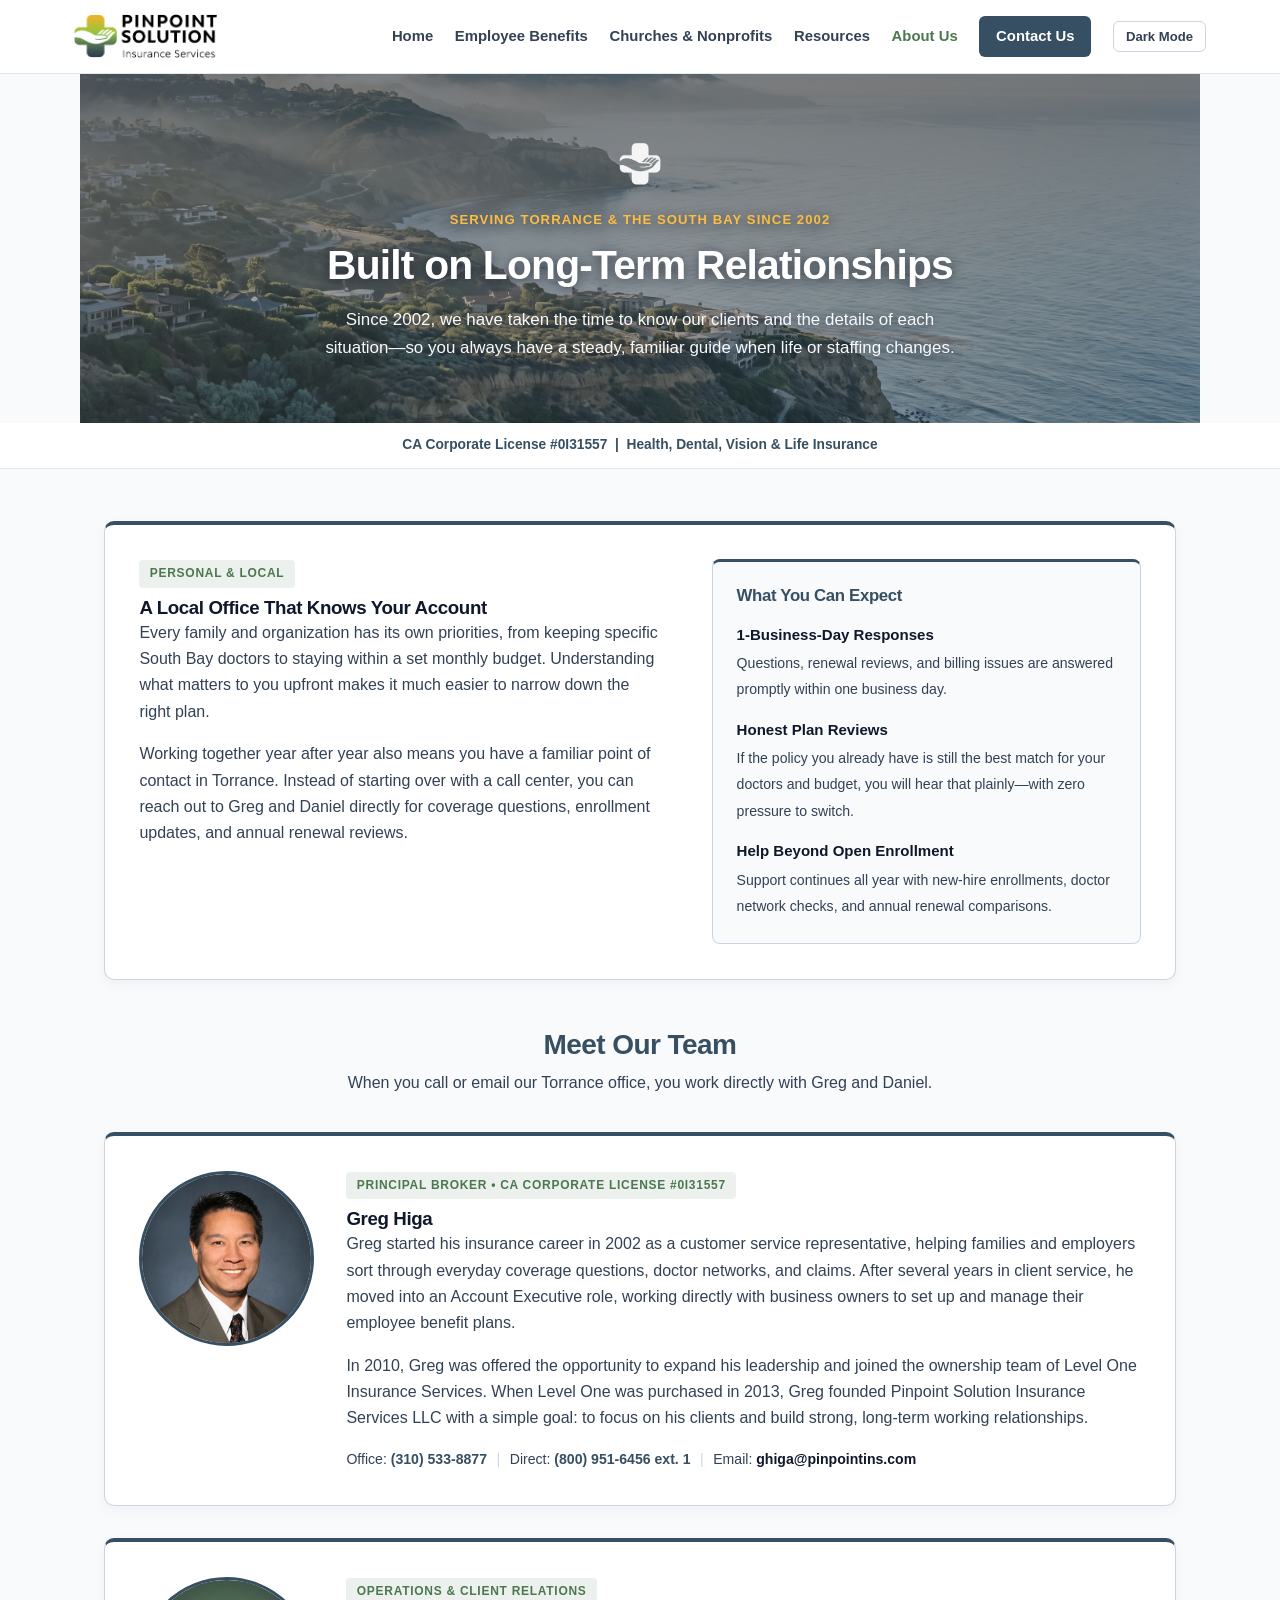
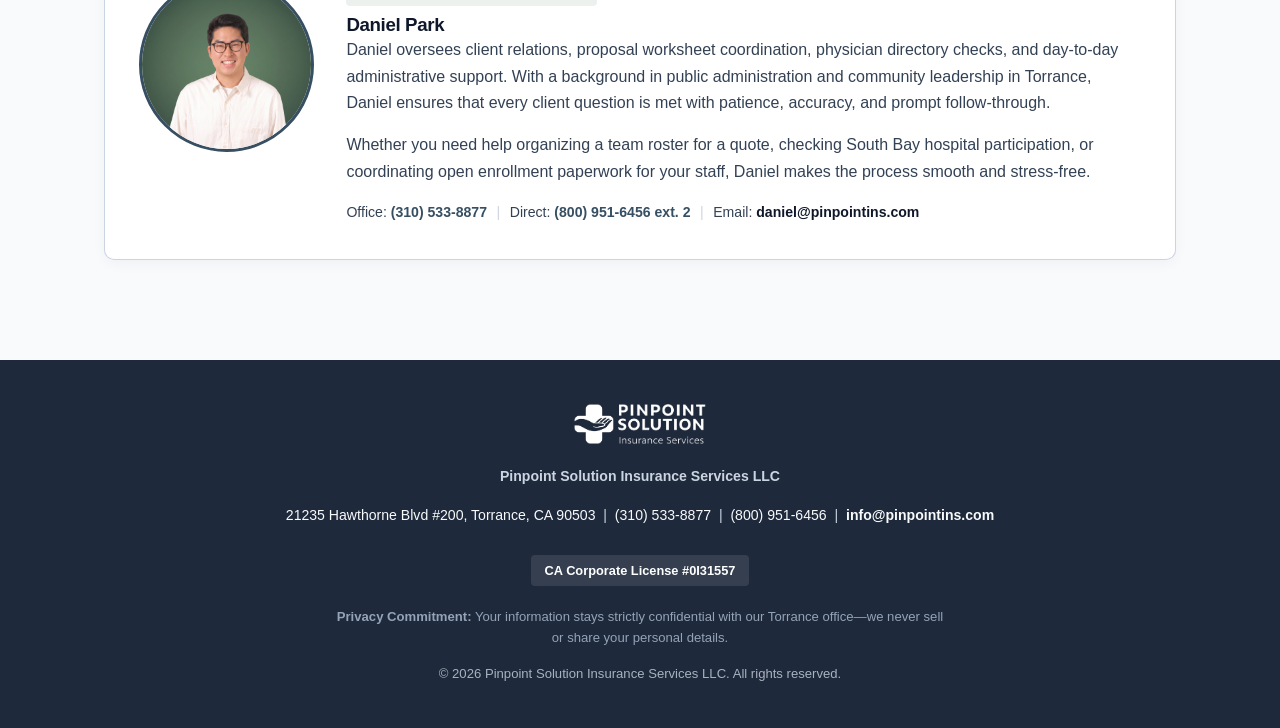
==== commit fb9bb03e: "opacity" ====
--- a/about.html
+++ b/about.html
@@ -7,7 +7,7 @@
     <title>About Us | Pinpoint Solution Insurance Services LLC</title>
     <link rel="canonical" href="https://pinpointins.com/about.html">
     <link rel="icon" type="image/png" href="images/logo-mark-white.png">
-    <link rel="stylesheet" href="style.css?v=2026.30">
+    <link rel="stylesheet" href="style.css?v=2026.31">
     <script>
         (function() {
             const saved = localStorage.getItem('theme') || (window.matchMedia('(prefers-color-scheme: dark)').matches ? 'dark' : 'light');
--- a/style.css
+++ b/style.css
@@ -1,4 +1,4 @@
-/* Pinpoint Solution Insurance Services LLC — v2026.30 Design System (South Bay Coastal Hero + Monochrome Carrier Grid) */
+/* Pinpoint Solution Insurance Services LLC — v2026.31 Design System (South Bay Coastal Hero + Monochrome Carrier Grid) */
 :root {
     --primary: #374F62;
     --primary-dark: #283a49;
@@ -198,15 +198,15 @@
     }
 }
 
-/* Hero Banner — Original Palos Verdes Peninsula Ocean Backdrop (hero-ocean.jpg) With Low-Opacity Overlay */
+/* Hero Banner — Original Palos Verdes Peninsula Ocean Backdrop (hero-ocean.jpg) With Balanced Translucent Overlay */
 .hero {
     background-color: #374F62;
     background-image:
-        linear-gradient(135deg, rgba(40, 58, 73, 0.44) 0%, rgba(55, 79, 98, 0.35) 100%),
+        linear-gradient(180deg, rgba(30, 45, 58, 0.58) 0%, rgba(45, 65, 82, 0.45) 55%, rgba(55, 79, 98, 0.35) 100%),
         url('images/hero-ocean.jpg'),
         url('hero-ocean.jpg');
     background-size: cover;
-    background-position: center 45%;
+    background-position: center 60%;
     background-repeat: no-repeat;
     color: #ffffff;
     text-align: center;
@@ -433,29 +433,38 @@
     color: #ffffff;
 }
 
-/* Scenic Banner */
+/* Scenic Banner — Translucent Overlay Caption Positioned Directly Over the Bottom of the Image */
 .scenic-banner {
     position: relative;
     border-radius: 10px;
     overflow: hidden;
     margin-bottom: 2rem;
     border: 1px solid var(--border);
+    box-shadow: 0 4px 14px rgba(15, 23, 42, 0.05);
 }
 
 .scenic-banner img {
     width: 100%;
-    height: 260px;
+    height: 280px;
     object-fit: cover;
     display: block;
 }
 
 .scenic-caption {
-    background: rgba(55, 79, 98, 0.92);
+    position: absolute;
+    bottom: 0;
+    left: 0;
+    right: 0;
+    background: rgba(40, 58, 73, 0.58);
+    backdrop-filter: blur(3px);
+    -webkit-backdrop-filter: blur(3px);
     color: #ffffff;
-    font-size: 0.85rem;
+    font-size: 0.88rem;
     font-weight: 600;
-    padding: 0.55rem 1.25rem;
+    padding: 0.65rem 1.25rem;
     text-align: center;
+    letter-spacing: 0.01em;
+    text-shadow: 0 1px 4px rgba(15, 23, 42, 0.65);
 }
 
 /* Badges & Callouts */
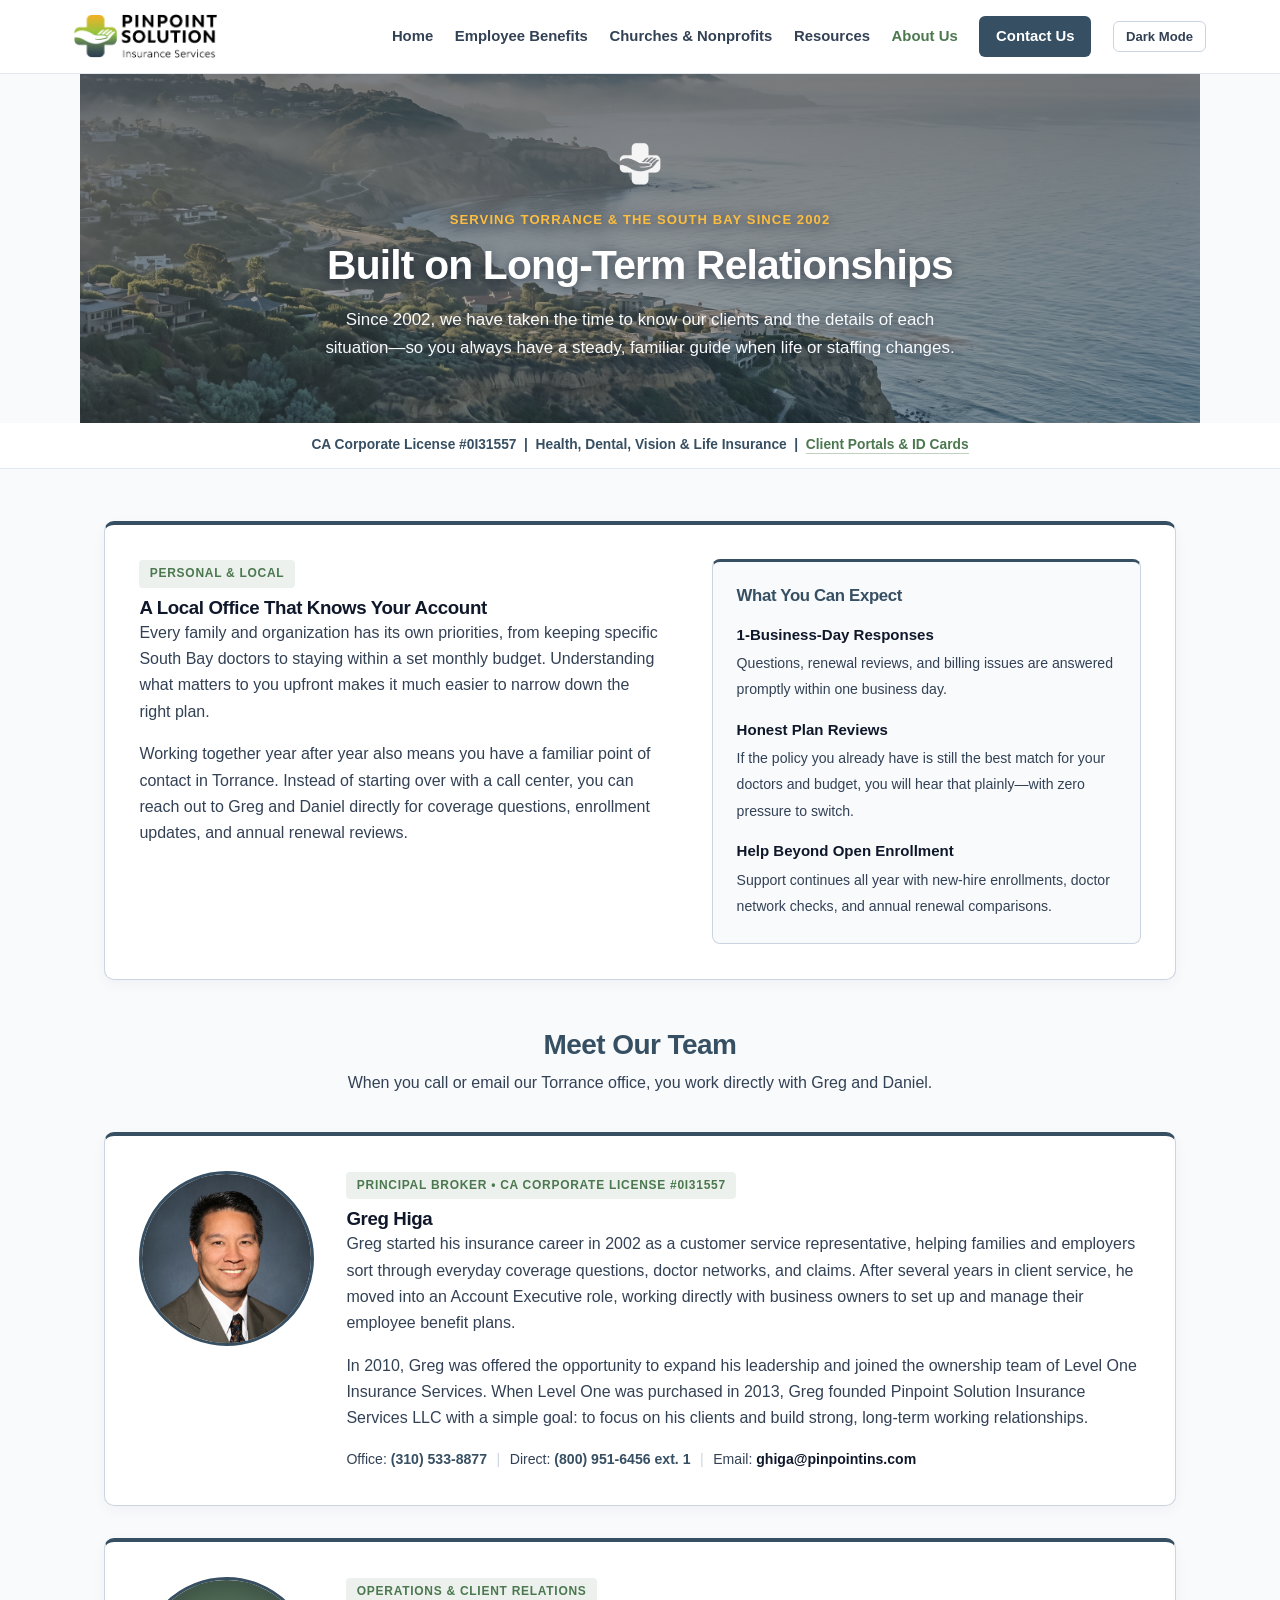
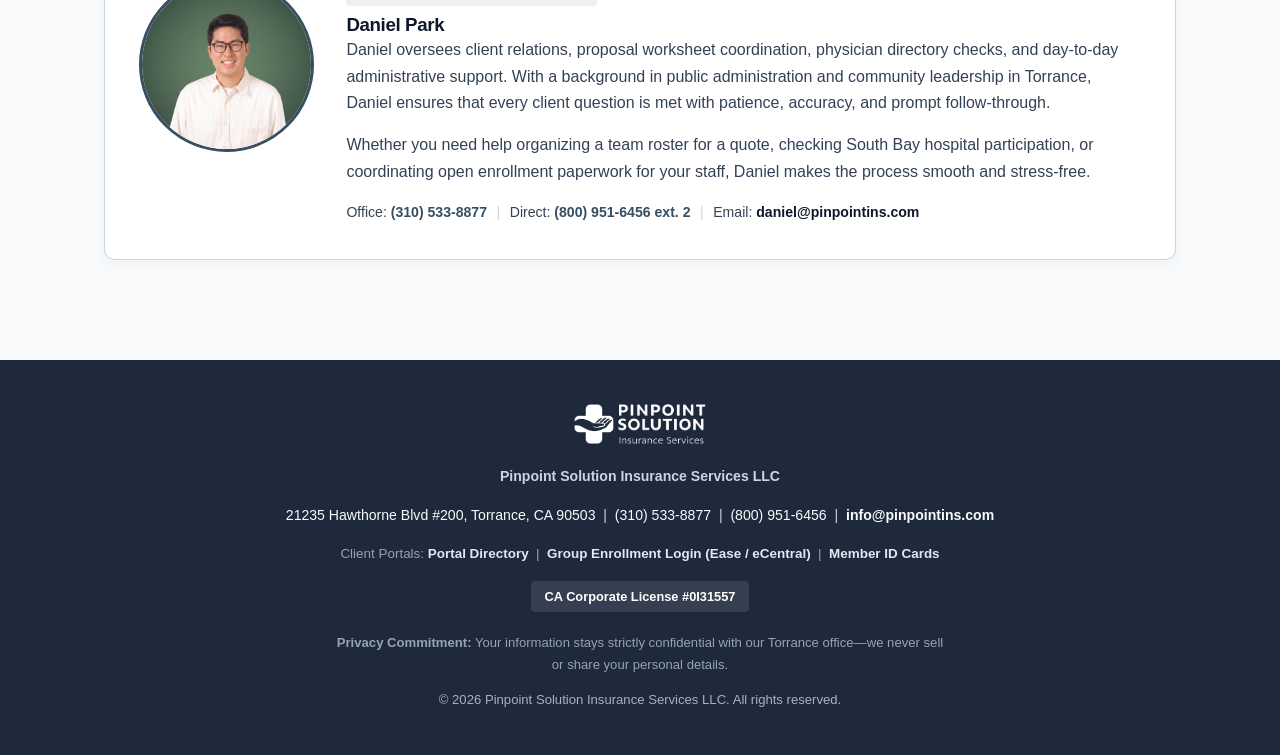
==== commit 62584f9c: "Ease button" ====
--- a/about.html
+++ b/about.html
@@ -7,7 +7,7 @@
     <title>About Us | Pinpoint Solution Insurance Services LLC</title>
     <link rel="canonical" href="https://pinpointins.com/about.html">
     <link rel="icon" type="image/png" href="images/logo-mark-white.png">
-    <link rel="stylesheet" href="style.css?v=2026.31">
+    <link rel="stylesheet" href="style.css?v=2026.32">
     <script>
         (function() {
             const saved = localStorage.getItem('theme') || (window.matchMedia('(prefers-color-scheme: dark)').matches ? 'dark' : 'light');
@@ -46,7 +46,7 @@
         </section>
 
         <div class="trust-bar">
-            CA Corporate License #0I31557 &nbsp;|&nbsp; Health, Dental, Vision &amp; Life Insurance
+            CA Corporate License #0I31557 &nbsp;|&nbsp; Health, Dental, Vision &amp; Life Insurance &nbsp;|&nbsp; <a href="resources.html#portal" class="trust-bar-link">Client Portals &amp; ID Cards</a>
         </div>
 
         <section>
@@ -127,10 +127,15 @@
         <img src="images/logo-white.png" alt="Pinpoint Solution Insurance Services" class="footer-logo" onerror="this.style.display='none'">
         <p><strong>Pinpoint Solution Insurance Services LLC</strong></p>
         <p>
-            <a href="https://maps.google.com/?q=21235+Hawthorne+Blvd+%23200,+Torrance,+CA+90503" target="_blank" rel="noopener">21235 Hawthorne Blvd #200, Torrance, CA 90503</a> &nbsp;|&nbsp;
+            <a href="https://maps.google.com/?q=21235+Hawthorne+Blvd+%23200,+Torrance,+CA+90503" target="_blank" rel="noopener noreferrer">21235 Hawthorne Blvd #200, Torrance, CA 90503</a> &nbsp;|&nbsp;
             <a href="tel:13105338877">(310) 533-8877</a> &nbsp;|&nbsp;
             <a href="tel:18009516456">(800) 951-6456</a> &nbsp;|&nbsp;
             <span class="email-text">info@pinpointins.com</span>
+        </p>
+        <p class="footer-portal-links">
+            Client Portals: <a href="resources.html#portal">Portal Directory</a> &nbsp;|&nbsp;
+            <a href="https://app.ease.com" target="_blank" rel="noopener noreferrer">Group Enrollment Login (Ease / eCentral)</a> &nbsp;|&nbsp;
+            <a href="resources.html#id-cards">Member ID Cards</a>
         </p>
         <div class="license-badge">CA Corporate License #0I31557</div>
         <p class="privacy-note"><strong>Privacy Commitment:</strong> Your information stays strictly confidential with our Torrance office—we never sell or share your personal details.</p>
--- a/style.css
+++ b/style.css
@@ -1,4 +1,4 @@
-/* Pinpoint Solution Insurance Services LLC — v2026.31 Design System (South Bay Coastal Hero + Monochrome Carrier Grid) */
+/* Pinpoint Solution Insurance Services LLC — v2026.32 Design System (South Bay Coastal Hero + Monochrome Carrier Grid + Two-Door Client Portal Hub) */
 :root {
     --primary: #374F62;
     --primary-dark: #283a49;
@@ -33,6 +33,10 @@
     box-sizing: border-box;
     margin: 0;
     padding: 0;
+}
+
+html {
+    scroll-behavior: smooth;
 }
 
 body {
@@ -267,6 +271,20 @@
     color: var(--primary);
 }
 
+.trust-bar-link {
+    color: var(--secondary-dark);
+    font-weight: 700;
+    text-decoration: none;
+    border-bottom: 1.5px solid rgba(75, 120, 79, 0.35);
+    padding-bottom: 1px;
+    transition: color 0.15s ease, border-color 0.15s ease;
+}
+
+.trust-bar-link:hover {
+    color: var(--primary);
+    border-color: var(--primary);
+}
+
 /* Main Sections & Layout */
 section {
     max-width: 1120px;
@@ -299,6 +317,12 @@
     box-shadow: 0 4px 14px rgba(15, 23, 42, 0.04);
 }
 
+#portal,
+#id-cards,
+#carrier-portals {
+    scroll-margin-top: 92px;
+}
+
 .content-split {
     display: grid;
     grid-template-columns: 1.25fr 1fr;
@@ -355,6 +379,148 @@
 .arch-item span {
     font-size: 0.88rem;
     color: var(--text);
+}
+
+/* Two-Door Client Portal Hub (resources.html#portal) */
+.portal-hub-header {
+    margin-bottom: 1.5rem;
+}
+
+.portal-hub-header h2 {
+    text-align: left;
+    font-size: 1.5rem;
+    color: var(--primary);
+    margin-bottom: 0.35rem;
+}
+
+.portal-hub-header p {
+    font-size: 0.95rem;
+    color: var(--text);
+    max-width: 820px;
+}
+
+.portal-doors-grid {
+    display: grid;
+    grid-template-columns: repeat(2, 1fr);
+    gap: 1.5rem;
+    align-items: stretch;
+}
+
+@media (max-width: 860px) {
+    .portal-doors-grid {
+        grid-template-columns: 1fr;
+    }
+}
+
+.portal-door-card {
+    background: var(--light);
+    border: 1px solid var(--border);
+    border-top: 3px solid var(--primary);
+    border-radius: 8px;
+    padding: 1.6rem;
+    display: flex;
+    flex-direction: column;
+    justify-content: space-between;
+    gap: 1.15rem;
+}
+
+.portal-door-card.door-carrier {
+    border-top-color: var(--secondary-dark);
+}
+
+.portal-door-card h3 {
+    font-size: 1.2rem;
+    color: var(--primary);
+    margin-bottom: 0.45rem;
+}
+
+.portal-checklist {
+    list-style: none;
+    margin: 0.75rem 0;
+    padding: 0;
+    display: flex;
+    flex-direction: column;
+    gap: 0.45rem;
+}
+
+.portal-checklist li {
+    font-size: 0.89rem;
+    color: var(--text);
+    padding-left: 1.1rem;
+    position: relative;
+}
+
+.portal-checklist li::before {
+    content: "•";
+    color: var(--secondary-dark);
+    font-weight: 800;
+    position: absolute;
+    left: 0;
+}
+
+.portal-action-box {
+    background: var(--card-bg);
+    border: 1px solid var(--border);
+    border-radius: 6px;
+    padding: 1rem 1.15rem;
+}
+
+.portal-launch-link {
+    display: inline-block;
+    background: var(--primary);
+    color: #ffffff !important;
+    font-weight: 700;
+    font-size: 0.9rem;
+    padding: 0.6rem 1.15rem;
+    border-radius: 6px;
+    text-decoration: none;
+    transition: background 0.15s ease;
+}
+
+.portal-launch-link:hover {
+    background: var(--primary-dark);
+}
+
+.portal-help-note {
+    font-size: 0.82rem;
+    color: var(--text);
+    margin-top: 0.65rem;
+    line-height: 1.5;
+}
+
+.carrier-portal-pills {
+    display: grid;
+    grid-template-columns: repeat(2, 1fr);
+    gap: 0.55rem;
+    margin-top: 0.5rem;
+}
+
+@media (max-width: 520px) {
+    .carrier-portal-pills {
+        grid-template-columns: 1fr;
+    }
+}
+
+.carrier-portal-link {
+    display: flex;
+    align-items: center;
+    justify-content: space-between;
+    background: var(--card-bg);
+    border: 1px solid var(--border);
+    border-left: 3px solid var(--primary);
+    color: var(--dark);
+    font-weight: 700;
+    font-size: 0.84rem;
+    padding: 0.5rem 0.75rem;
+    border-radius: 5px;
+    text-decoration: none;
+    transition: border-color 0.15s ease, color 0.15s ease, background 0.15s ease;
+}
+
+.carrier-portal-link:hover {
+    border-color: var(--secondary-dark);
+    color: var(--secondary-dark);
+    background: var(--stone);
 }
 
 /* Grids & Cards */
@@ -898,8 +1064,23 @@
     text-decoration: none;
 }
 
+footer a:hover {
+    text-decoration: underline;
+}
+
 footer .email-text {
     color: #f8fafc;
+}
+
+.footer-portal-links {
+    margin: 0.65rem auto 0.25rem auto;
+    font-size: 0.84rem;
+    color: #94a3b8;
+}
+
+.footer-portal-links a {
+    color: #e2e8f0;
+    font-weight: 600;
 }
 
 .license-badge {
